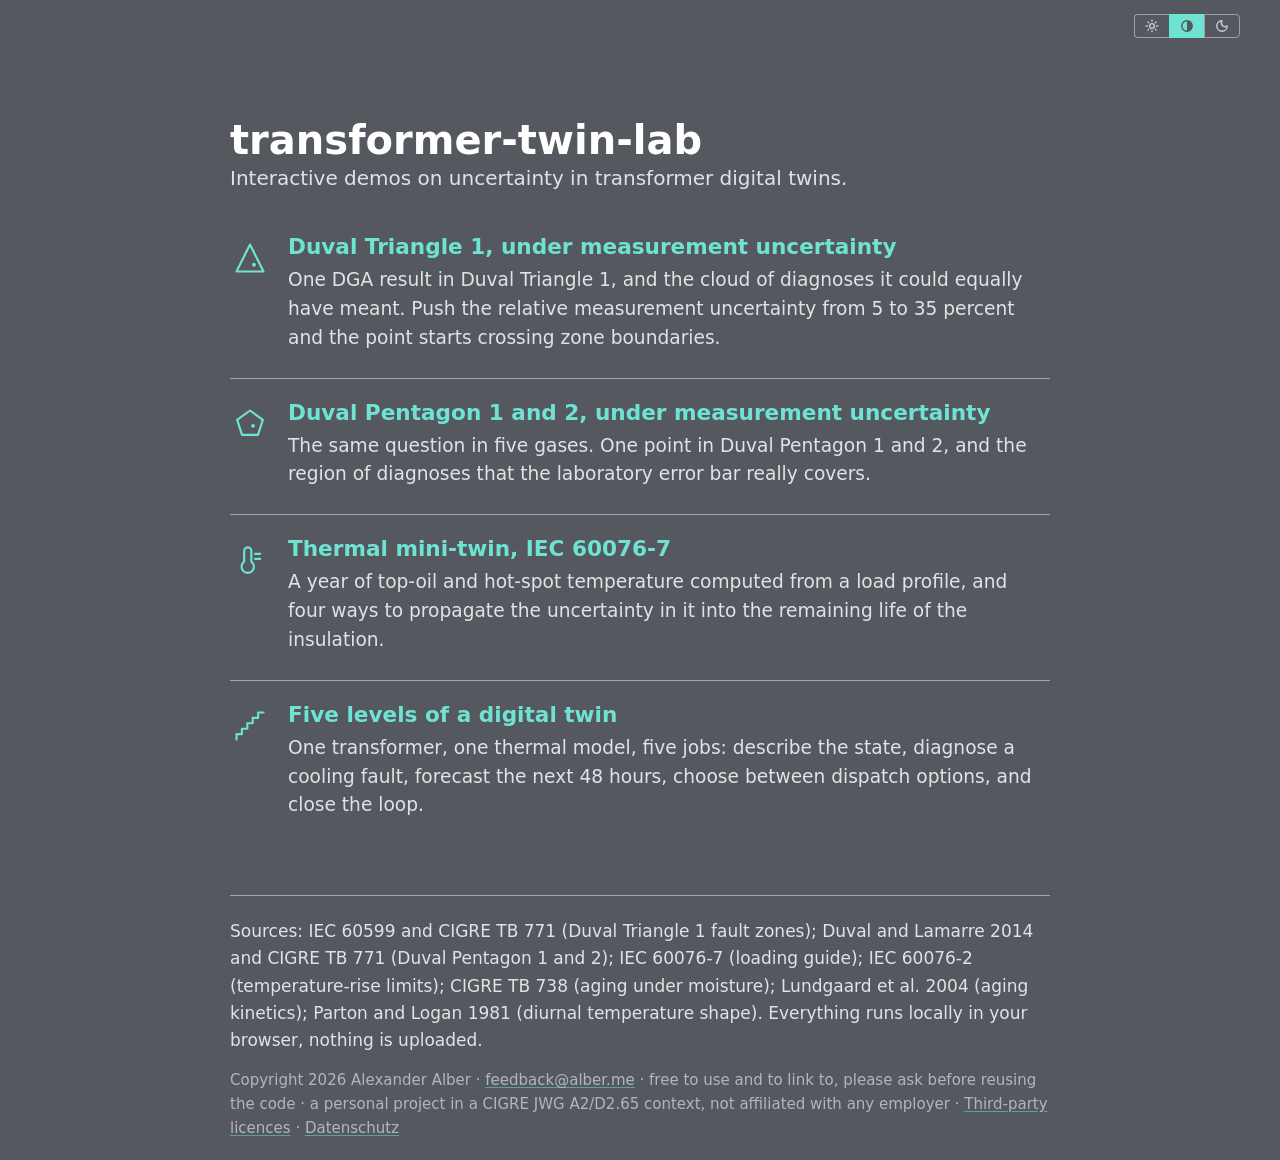
==== docs/index.html @ 3533fcb7 "index: link the privacy notice The demos are served from alber.me, which carries a privacy notice th" ====
<!doctype html>
<html lang="en" data-theme="dark" data-skin="grey" data-theme-live>
<head>
  <meta charset="utf-8">
  <script>(function(){var d='grey',P={light:'light',dark:'dark',grey:'dark'},k=function(v){return typeof P[v]=='string'},e=document.documentElement,t=new URLSearchParams(location.search).get('theme');if(k(t)){try{localStorage.setItem('theme',t)}catch(x){}}else{try{t=localStorage.getItem('theme')}catch(x){}}if(!k(t))t=d;e.dataset.skin=t;e.dataset.theme=P[t];e.dataset.themeDefault=d;e.style.colorScheme=P[t];})();</script>
  <meta name="viewport" content="width=device-width, initial-scale=1">
  <title>transformer-twin-lab</title>
  <meta name="description" content="Interactive demos on uncertainty in transformer digital twins.">
  <link rel="stylesheet" href="assets/css/pico.min.css">
  <link rel="stylesheet" href="assets/css/app.css">
  <!-- Favicon: the bare triangle on a transparent ground, no plate behind it.
       A single fixed stroke colour would vanish against one of the two tab
       bars, so the SVG carries its own prefers-color-scheme rule: dark ink on
       a light tab bar, white on a dark one. Same mark on all three pages. -->
  <link rel="icon" type="image/svg+xml" href="data:image/svg+xml,%3Csvg%20xmlns='http://www.w3.org/2000/svg'%20viewBox='0%200%2032%2032'%3E%3Cstyle%3Epath%7Bstroke:%231b1e23%7D@media(prefers-color-scheme:dark)%7Bpath%7Bstroke:%23fff%7D%7D%3C/style%3E%3Cpath%20d='M16%205%2028%2027H4Z'%20fill='none'%20stroke-width='2.5'%20stroke-linejoin='round'/%3E%3C/svg%3E">
  <!-- Landing-page-only styles: the link list below is not shared with the
       demo pages, so it lives here instead of in app.css. Palette variables
       (--tool-border, --tool-label, --tool-note) come from app.css and follow
       whichever of the three skins is active. -->
  <style>
    .tw-linklist {
      list-style: none;
      margin: 1.8rem 0 0;
      padding: 0;
    }
    .tw-linklist li {
      display: flex;
      align-items: flex-start;
      gap: 20px;
      padding: 20px 2px;
      border-top: 1px solid color-mix(in srgb, var(--tool-border) 45%, transparent);
    }
    .tw-linklist li:first-child {
      border-top: none;
      padding-top: 4px;
    }
    .tw-linklist li:last-child {
      padding-bottom: 4px;
    }
    .tw-link-icon {
      flex: 0 0 auto;
      width: 36px;
      height: 36px;
      margin-top: 7px;
      color: var(--pico-primary);
    }
    .tw-link-title {
      margin: 0;
      font-size: 1.08rem;
      font-weight: 600;
      line-height: 1.3;
    }
    .tw-link-title a {
      text-decoration: none;
    }
    .tw-link-title a:hover,
    .tw-link-title a:focus {
      text-decoration: underline;
    }
    .tw-link-desc {
      margin: 5px 0 0;
      color: var(--tool-label);
      font-size: 0.93rem;
      line-height: 1.55;
    }
    .tw-foot-sources {
      margin: 0 0 14px;
      padding-top: 22px;
      border-top: 1px solid color-mix(in srgb, var(--tool-border) 45%, transparent);
      color: var(--tool-label);
      font-size: 0.85rem;
      line-height: 1.6;
    }
    .tw-foot-fine {
      margin: 0;
      color: var(--tool-faint);
      font-size: 0.75rem;
      line-height: 1.6;
    }
    .tw-foot-fine a {
      color: inherit;
    }
  </style>
</head>
<body>
  <header class="container tw-head">
    <div class="theme-switcher">
      <button class="lang-seg theme-seg" data-theme-set="light" aria-label="Light theme" title="Light"></button><button class="lang-seg theme-seg" data-theme-set="grey" aria-label="Grey theme" title="Grey"></button><button class="lang-seg theme-seg" data-theme-set="dark" aria-label="Dark theme" title="Dark"></button>
    </div>
  </header>
  <script src="assets/js/theme.js"></script>

  <main class="container" style="max-width:820px">
    <hgroup style="margin-top:2rem">
      <h1>transformer-twin-lab</h1>
      <p style="color:var(--tool-label)">Interactive demos on uncertainty in transformer digital twins.</p>
    </hgroup>
    <ul class="tw-linklist">
      <li>
        <svg class="tw-link-icon" viewBox="0 0 32 32" fill="none" stroke="currentColor" stroke-width="1.9" stroke-linejoin="round" stroke-linecap="round" aria-hidden="true">
          <path d="M16 4 28 28H4Z"/>
          <circle cx="19.5" cy="22" r="1.7" fill="currentColor" stroke="none"/>
        </svg>
        <div>
          <p class="tw-link-title"><a href="duval.html">Duval Triangle 1, under measurement uncertainty</a></p>
          <p class="tw-link-desc">One DGA result in Duval Triangle 1, and the cloud of diagnoses it could equally have meant. Push the relative measurement uncertainty from 5 to 35 percent and the point starts crossing zone boundaries.</p>
        </div>
      </li>
      <li>
        <svg class="tw-link-icon" viewBox="0 0 32 32" fill="none" stroke="currentColor" stroke-width="1.9" stroke-linejoin="round" stroke-linecap="round" aria-hidden="true">
          <polygon points="16,4 27.4,12.3 23.1,25.7 8.9,25.7 4.6,12.3"/>
          <circle cx="18.7" cy="17.6" r="1.7" fill="currentColor" stroke="none"/>
        </svg>
        <div>
          <p class="tw-link-title"><a href="pentagon.html">Duval Pentagon 1 and 2, under measurement uncertainty</a></p>
          <p class="tw-link-desc">The same question in five gases. One point in Duval Pentagon 1 and 2, and the region of diagnoses that the laboratory error bar really covers.</p>
        </div>
      </li>
      <li>
        <svg class="tw-link-icon" viewBox="0 0 32 32" fill="none" stroke="currentColor" stroke-width="1.9" stroke-linejoin="round" stroke-linecap="round" aria-hidden="true">
          <!-- Stem and bulb are one outline, not a rectangle laid over a circle:
               drawn as two shapes their strokes cross inside the bulb and the
               thermometer reads as a capsule stuck on a ball. The bulb arc runs
               the long way round from where the stem sides meet the circle. -->
          <path d="M10.8 17.53A5.5 5.5 0 1 0 17.2 17.53V8A3.2 3.2 0 0 0 10.8 8Z"/>
          <line x1="20.5" y1="10.5" x2="25" y2="10.5"/>
          <line x1="20.5" y1="15" x2="25" y2="15"/>
        </svg>
        <div>
          <p class="tw-link-title"><a href="thermal.html">Thermal mini-twin, IEC 60076-7</a></p>
          <p class="tw-link-desc">A year of top-oil and hot-spot temperature computed from a load profile, and four ways to propagate the uncertainty in it into the remaining life of the insulation.</p>
        </div>
      </li>
      <li>
        <svg class="tw-link-icon" viewBox="0 0 32 32" fill="none" stroke="currentColor" stroke-width="1.9" stroke-linejoin="round" stroke-linecap="round" aria-hidden="true">
          <polyline points="4,28 4,23.2 8.8,23.2 8.8,18.4 13.6,18.4 13.6,13.6 18.4,13.6 18.4,8.8 23.2,8.8 23.2,4 28,4"/>
        </svg>
        <div>
          <p class="tw-link-title"><a href="levels.html">Five levels of a digital twin</a></p>
          <p class="tw-link-desc">One transformer, one thermal model, five jobs: describe the state, diagnose a cooling fault, forecast the next 48 hours, choose between dispatch options, and close the loop.</p>
        </div>
      </li>
    </ul>
  </main>
  <footer class="container tw-foot" style="max-width:820px">
    <p class="tw-foot-sources">
      Sources: IEC 60599 and CIGRE TB 771 (Duval Triangle 1 fault zones); Duval and Lamarre 2014
      and CIGRE TB 771 (Duval Pentagon 1 and 2); IEC 60076-7 (loading guide);
      IEC 60076-2 (temperature-rise limits); CIGRE TB 738 (aging under moisture); Lundgaard et al. 2004
      (aging kinetics); Parton and Logan 1981 (diurnal temperature shape).
      Everything runs locally in your browser, nothing is uploaded.
    </p>
    <p class="tw-foot-fine">
      Copyright 2026 Alexander Alber · <a href="mailto:feedback@alber.me">feedback@alber.me</a> ·
      free to use and to link to, please ask before reusing the code ·
      a personal project in a CIGRE JWG A2/D2.65 context, not affiliated with any employer ·
      <a href="assets/THIRD-PARTY.md">Third-party licences</a> ·
      <!-- Written out in full rather than as /datenschutz.html: the pages have to
           work from file:// as well, where a root-relative path points at the
           filesystem. A link makes no request until it is followed, so this does
           not break the offline rule. -->
      <a href="https://alber.me/datenschutz.html">Datenschutz</a>
    </p>
  </footer>
</body>
</html>
---- docs/assets/css/pico.min.css ----
@charset "UTF-8";/*!
 * Pico CSS ✨ v2.1.1 (https://picocss.com)
 * Copyright 2019-2025 - Licensed under MIT
 */:host,:root{--pico-font-family-emoji:"Apple Color Emoji","Segoe UI Emoji","Segoe UI Symbol","Noto Color Emoji";--pico-font-family-sans-serif:system-ui,"Segoe UI",Roboto,Oxygen,Ubuntu,Cantarell,Helvetica,Arial,"Helvetica Neue",sans-serif,var(--pico-font-family-emoji);--pico-font-family-monospace:ui-monospace,SFMono-Regular,"SF Mono",Menlo,Consolas,"Liberation Mono",monospace,var(--pico-font-family-emoji);--pico-font-family:var(--pico-font-family-sans-serif);--pico-line-height:1.5;--pico-font-weight:400;--pico-font-size:100%;--pico-text-underline-offset:0.1rem;--pico-border-radius:0.25rem;--pico-border-width:0.0625rem;--pico-outline-width:0.125rem;--pico-transition:0.2s ease-in-out;--pico-spacing:1rem;--pico-typography-spacing-vertical:1rem;--pico-block-spacing-vertical:var(--pico-spacing);--pico-block-spacing-horizontal:var(--pico-spacing);--pico-grid-column-gap:var(--pico-spacing);--pico-grid-row-gap:var(--pico-spacing);--pico-form-element-spacing-vertical:0.75rem;--pico-form-element-spacing-horizontal:1rem;--pico-group-box-shadow:0 0 0 rgba(0, 0, 0, 0);--pico-group-box-shadow-focus-with-button:0 0 0 var(--pico-outline-width) var(--pico-primary-focus);--pico-group-box-shadow-focus-with-input:0 0 0 0.0625rem var(--pico-form-element-border-color);--pico-modal-overlay-backdrop-filter:blur(0.375rem);--pico-nav-element-spacing-vertical:1rem;--pico-nav-element-spacing-horizontal:0.5rem;--pico-nav-link-spacing-vertical:0.5rem;--pico-nav-link-spacing-horizontal:0.5rem;--pico-nav-breadcrumb-divider:">";--pico-icon-checkbox:url("data:image/svg+xml,%3Csvg xmlns='http://www.w3.org/2000/svg' width='24' height='24' viewBox='0 0 24 24' fill='none' stroke='rgb(255, 255, 255)' stroke-width='4' stroke-linecap='round' stroke-linejoin='round'%3E%3Cpolyline points='20 6 9 17 4 12'%3E%3C/polyline%3E%3C/svg%3E");--pico-icon-minus:url("data:image/svg+xml,%3Csvg xmlns='http://www.w3.org/2000/svg' width='24' height='24' viewBox='0 0 24 24' fill='none' stroke='rgb(255, 255, 255)' stroke-width='4' stroke-linecap='round' stroke-linejoin='round'%3E%3Cline x1='5' y1='12' x2='19' y2='12'%3E%3C/line%3E%3C/svg%3E");--pico-icon-chevron:url("data:image/svg+xml,%3Csvg xmlns='http://www.w3.org/2000/svg' width='24' height='24' viewBox='0 0 24 24' fill='none' stroke='rgb(136, 145, 164)' stroke-width='2' stroke-linecap='round' stroke-linejoin='round'%3E%3Cpolyline points='6 9 12 15 18 9'%3E%3C/polyline%3E%3C/svg%3E");--pico-icon-date:url("data:image/svg+xml,%3Csvg xmlns='http://www.w3.org/2000/svg' width='24' height='24' viewBox='0 0 24 24' fill='none' stroke='rgb(136, 145, 164)' stroke-width='2' stroke-linecap='round' stroke-linejoin='round'%3E%3Crect x='3' y='4' width='18' height='18' rx='2' ry='2'%3E%3C/rect%3E%3Cline x1='16' y1='2' x2='16' y2='6'%3E%3C/line%3E%3Cline x1='8' y1='2' x2='8' y2='6'%3E%3C/line%3E%3Cline x1='3' y1='10' x2='21' y2='10'%3E%3C/line%3E%3C/svg%3E");--pico-icon-time:url("data:image/svg+xml,%3Csvg xmlns='http://www.w3.org/2000/svg' width='24' height='24' viewBox='0 0 24 24' fill='none' stroke='rgb(136, 145, 164)' stroke-width='2' stroke-linecap='round' stroke-linejoin='round'%3E%3Ccircle cx='12' cy='12' r='10'%3E%3C/circle%3E%3Cpolyline points='12 6 12 12 16 14'%3E%3C/polyline%3E%3C/svg%3E");--pico-icon-search:url("data:image/svg+xml,%3Csvg xmlns='http://www.w3.org/2000/svg' width='24' height='24' viewBox='0 0 24 24' fill='none' stroke='rgb(136, 145, 164)' stroke-width='1.5' stroke-linecap='round' stroke-linejoin='round'%3E%3Ccircle cx='11' cy='11' r='8'%3E%3C/circle%3E%3Cline x1='21' y1='21' x2='16.65' y2='16.65'%3E%3C/line%3E%3C/svg%3E");--pico-icon-close:url("data:image/svg+xml,%3Csvg xmlns='http://www.w3.org/2000/svg' width='24' height='24' viewBox='0 0 24 24' fill='none' stroke='rgb(136, 145, 164)' stroke-width='3' stroke-linecap='round' stroke-linejoin='round'%3E%3Cline x1='18' y1='6' x2='6' y2='18'%3E%3C/line%3E%3Cline x1='6' y1='6' x2='18' y2='18'%3E%3C/line%3E%3C/svg%3E");--pico-icon-loading:url("data:image/svg+xml,%3Csvg fill='none' height='24' width='24' viewBox='0 0 24 24' xmlns='http://www.w3.org/2000/svg' %3E%3Cstyle%3E g %7B animation: rotate 2s linear infinite; transform-origin: center center; %7D circle %7B stroke-dasharray: 75,100; stroke-dashoffset: -5; animation: dash 1.5s ease-in-out infinite; stroke-linecap: round; %7D @keyframes rotate %7B 0%25 %7B transform: rotate(0deg); %7D 100%25 %7B transform: rotate(360deg); %7D %7D @keyframes dash %7B 0%25 %7B stroke-dasharray: 1,100; stroke-dashoffset: 0; %7D 50%25 %7B stroke-dasharray: 44.5,100; stroke-dashoffset: -17.5; %7D 100%25 %7B stroke-dasharray: 44.5,100; stroke-dashoffset: -62; %7D %7D %3C/style%3E%3Cg%3E%3Ccircle cx='12' cy='12' r='10' fill='none' stroke='rgb(136, 145, 164)' stroke-width='4' /%3E%3C/g%3E%3C/svg%3E")}@media (min-width:576px){:host,:root{--pico-font-size:106.25%}}@media (min-width:768px){:host,:root{--pico-font-size:112.5%}}@media (min-width:1024px){:host,:root{--pico-font-size:118.75%}}@media (min-width:1280px){:host,:root{--pico-font-size:125%}}@media (min-width:1536px){:host,:root{--pico-font-size:131.25%}}a{--pico-text-decoration:underline}a.contrast,a.secondary{--pico-text-decoration:underline}small{--pico-font-size:0.875em}h1,h2,h3,h4,h5,h6{--pico-font-weight:700}h1{--pico-font-size:2rem;--pico-line-height:1.125;--pico-typography-spacing-top:3rem}h2{--pico-font-size:1.75rem;--pico-line-height:1.15;--pico-typography-spacing-top:2.625rem}h3{--pico-font-size:1.5rem;--pico-line-height:1.175;--pico-typography-spacing-top:2.25rem}h4{--pico-font-size:1.25rem;--pico-line-height:1.2;--pico-typography-spacing-top:1.874rem}h5{--pico-font-size:1.125rem;--pico-line-height:1.225;--pico-typography-spacing-top:1.6875rem}h6{--pico-font-size:1rem;--pico-line-height:1.25;--pico-typography-spacing-top:1.5rem}tfoot td,tfoot th,thead td,thead th{--pico-font-weight:600;--pico-border-width:0.1875rem}code,kbd,pre,samp{--pico-font-family:var(--pico-font-family-monospace)}kbd{--pico-font-weight:bolder}:where(select,textarea),input:not([type=submit],[type=button],[type=reset],[type=checkbox],[type=radio],[type=file]){--pico-outline-width:0.0625rem}[type=search]{--pico-border-radius:5rem}[type=checkbox],[type=radio]{--pico-border-width:0.125rem}[type=checkbox][role=switch]{--pico-border-width:0.1875rem}details.dropdown summary:not([role=button]){--pico-outline-width:0.0625rem}nav details.dropdown summary:focus-visible{--pico-outline-width:0.125rem}[role=search]{--pico-border-radius:5rem}[role=group]:has(button.secondary:focus,[type=submit].secondary:focus,[type=button].secondary:focus,[role=button].secondary:focus),[role=search]:has(button.secondary:focus,[type=submit].secondary:focus,[type=button].secondary:focus,[role=button].secondary:focus){--pico-group-box-shadow-focus-with-button:0 0 0 var(--pico-outline-width) var(--pico-secondary-focus)}[role=group]:has(button.contrast:focus,[type=submit].contrast:focus,[type=button].contrast:focus,[role=button].contrast:focus),[role=search]:has(button.contrast:focus,[type=submit].contrast:focus,[type=button].contrast:focus,[role=button].contrast:focus){--pico-group-box-shadow-focus-with-button:0 0 0 var(--pico-outline-width) var(--pico-contrast-focus)}[role=group] [role=button],[role=group] [type=button],[role=group] [type=submit],[role=group] button,[role=search] [role=button],[role=search] [type=button],[role=search] [type=submit],[role=search] button{--pico-form-element-spacing-horizontal:2rem}details summary[role=button]:not(.outline)::after{filter:brightness(0) invert(1)}[aria-busy=true]:not(input,select,textarea):is(button,[type=submit],[type=button],[type=reset],[role=button]):not(.outline)::before{filter:brightness(0) invert(1)}:host(:not([data-theme=dark])),:root:not([data-theme=dark]),[data-theme=light]{color-scheme:light;--pico-background-color:#fff;--pico-color:#373c44;--pico-text-selection-color:rgba(2, 154, 232, 0.25);--pico-muted-color:#646b79;--pico-muted-border-color:rgb(231, 234, 239.5);--pico-primary:#0172ad;--pico-primary-background:#0172ad;--pico-primary-border:var(--pico-primary-background);--pico-primary-underline:rgba(1, 114, 173, 0.5);--pico-primary-hover:#015887;--pico-primary-hover-background:#02659a;--pico-primary-hover-border:var(--pico-primary-hover-background);--pico-primary-hover-underline:var(--pico-primary-hover);--pico-primary-focus:rgba(2, 154, 232, 0.5);--pico-primary-inverse:#fff;--pico-secondary:#5d6b89;--pico-secondary-background:#525f7a;--pico-secondary-border:var(--pico-secondary-background);--pico-secondary-underline:rgba(93, 107, 137, 0.5);--pico-secondary-hover:#48536b;--pico-secondary-hover-background:#48536b;--pico-secondary-hover-border:var(--pico-secondary-hover-background);--pico-secondary-hover-underline:var(--pico-secondary-hover);--pico-secondary-focus:rgba(93, 107, 137, 0.25);--pico-secondary-inverse:#fff;--pico-contrast:#181c25;--pico-contrast-background:#181c25;--pico-contrast-border:var(--pico-contrast-background);--pico-contrast-underline:rgba(24, 28, 37, 0.5);--pico-contrast-hover:#000;--pico-contrast-hover-background:#000;--pico-contrast-hover-border:var(--pico-contrast-hover-background);--pico-contrast-hover-underline:var(--pico-secondary-hover);--pico-contrast-focus:rgba(93, 107, 137, 0.25);--pico-contrast-inverse:#fff;--pico-box-shadow:0.0145rem 0.029rem 0.174rem rgba(129, 145, 181, 0.01698),0.0335rem 0.067rem 0.402rem rgba(129, 145, 181, 0.024),0.0625rem 0.125rem 0.75rem rgba(129, 145, 181, 0.03),0.1125rem 0.225rem 1.35rem rgba(129, 145, 181, 0.036),0.2085rem 0.417rem 2.502rem rgba(129, 145, 181, 0.04302),0.5rem 1rem 6rem rgba(129, 145, 181, 0.06),0 0 0 0.0625rem rgba(129, 145, 181, 0.015);--pico-h1-color:#2d3138;--pico-h2-color:#373c44;--pico-h3-color:#424751;--pico-h4-color:#4d535e;--pico-h5-color:#5c6370;--pico-h6-color:#646b79;--pico-mark-background-color:rgb(252.5, 230.5, 191.5);--pico-mark-color:#0f1114;--pico-ins-color:rgb(28.5, 105.5, 84);--pico-del-color:rgb(136, 56.5, 53);--pico-blockquote-border-color:var(--pico-muted-border-color);--pico-blockquote-footer-color:var(--pico-muted-color);--pico-button-box-shadow:0 0 0 rgba(0, 0, 0, 0);--pico-button-hover-box-shadow:0 0 0 rgba(0, 0, 0, 0);--pico-table-border-color:var(--pico-muted-border-color);--pico-table-row-stripped-background-color:rgba(111, 120, 135, 0.0375);--pico-code-background-color:rgb(243, 244.5, 246.75);--pico-code-color:#646b79;--pico-code-kbd-background-color:var(--pico-color);--pico-code-kbd-color:var(--pico-background-color);--pico-form-element-background-color:rgb(251, 251.5, 252.25);--pico-form-element-selected-background-color:#dfe3eb;--pico-form-element-border-color:#cfd5e2;--pico-form-element-color:#23262c;--pico-form-element-placeholder-color:var(--pico-muted-color);--pico-form-element-active-background-color:#fff;--pico-form-element-active-border-color:var(--pico-primary-border);--pico-form-element-focus-color:var(--pico-primary-border);--pico-form-element-disabled-opacity:0.5;--pico-form-element-invalid-border-color:rgb(183.5, 105.5, 106.5);--pico-form-element-invalid-active-border-color:rgb(200.25, 79.25, 72.25);--pico-form-element-invalid-focus-color:var(--pico-form-element-invalid-active-border-color);--pico-form-element-valid-border-color:rgb(76, 154.5, 137.5);--pico-form-element-valid-active-border-color:rgb(39, 152.75, 118.75);--pico-form-element-valid-focus-color:var(--pico-form-element-valid-active-border-color);--pico-switch-background-color:#bfc7d9;--pico-switch-checked-background-color:var(--pico-primary-background);--pico-switch-color:#fff;--pico-switch-thumb-box-shadow:0 0 0 rgba(0, 0, 0, 0);--pico-range-border-color:#dfe3eb;--pico-range-active-border-color:#bfc7d9;--pico-range-thumb-border-color:var(--pico-background-color);--pico-range-thumb-color:var(--pico-secondary-background);--pico-range-thumb-active-color:var(--pico-primary-background);--pico-accordion-border-color:var(--pico-muted-border-color);--pico-accordion-active-summary-color:var(--pico-primary-hover);--pico-accordion-close-summary-color:var(--pico-color);--pico-accordion-open-summary-color:var(--pico-muted-color);--pico-card-background-color:var(--pico-background-color);--pico-card-border-color:var(--pico-muted-border-color);--pico-card-box-shadow:var(--pico-box-shadow);--pico-card-sectioning-background-color:rgb(251, 251.5, 252.25);--pico-dropdown-background-color:#fff;--pico-dropdown-border-color:#eff1f4;--pico-dropdown-box-shadow:var(--pico-box-shadow);--pico-dropdown-color:var(--pico-color);--pico-dropdown-hover-background-color:#eff1f4;--pico-loading-spinner-opacity:0.5;--pico-modal-overlay-background-color:rgba(232, 234, 237, 0.75);--pico-progress-background-color:#dfe3eb;--pico-progress-color:var(--pico-primary-background);--pico-tooltip-background-color:var(--pico-contrast-background);--pico-tooltip-color:var(--pico-contrast-inverse);--pico-icon-valid:url("data:image/svg+xml,%3Csvg xmlns='http://www.w3.org/2000/svg' width='24' height='24' viewBox='0 0 24 24' fill='none' stroke='rgb(76, 154.5, 137.5)' stroke-width='2' stroke-linecap='round' stroke-linejoin='round'%3E%3Cpolyline points='20 6 9 17 4 12'%3E%3C/polyline%3E%3C/svg%3E");--pico-icon-invalid:url("data:image/svg+xml,%3Csvg xmlns='http://www.w3.org/2000/svg' width='24' height='24' viewBox='0 0 24 24' fill='none' stroke='rgb(200.25, 79.25, 72.25)' stroke-width='2' stroke-linecap='round' stroke-linejoin='round'%3E%3Ccircle cx='12' cy='12' r='10'%3E%3C/circle%3E%3Cline x1='12' y1='8' x2='12' y2='12'%3E%3C/line%3E%3Cline x1='12' y1='16' x2='12.01' y2='16'%3E%3C/line%3E%3C/svg%3E")}:host(:not([data-theme=dark])) input:is([type=submit],[type=button],[type=reset],[type=checkbox],[type=radio],[type=file]),:root:not([data-theme=dark]) input:is([type=submit],[type=button],[type=reset],[type=checkbox],[type=radio],[type=file]),[data-theme=light] input:is([type=submit],[type=button],[type=reset],[type=checkbox],[type=radio],[type=file]){--pico-form-element-focus-color:var(--pico-primary-focus)}@media only screen and (prefers-color-scheme:dark){:host(:not([data-theme])),:root:not([data-theme]){color-scheme:dark;--pico-background-color:rgb(19, 22.5, 30.5);--pico-color:#c2c7d0;--pico-text-selection-color:rgba(1, 170, 255, 0.1875);--pico-muted-color:#7b8495;--pico-muted-border-color:#202632;--pico-primary:#01aaff;--pico-primary-background:#0172ad;--pico-primary-border:var(--pico-primary-background);--pico-primary-underline:rgba(1, 170, 255, 0.5);--pico-primary-hover:#79c0ff;--pico-primary-hover-background:#017fc0;--pico-primary-hover-border:var(--pico-primary-hover-background);--pico-primary-hover-underline:var(--pico-primary-hover);--pico-primary-focus:rgba(1, 170, 255, 0.375);--pico-primary-inverse:#fff;--pico-secondary:#969eaf;--pico-secondary-background:#525f7a;--pico-secondary-border:var(--pico-secondary-background);--pico-secondary-underline:rgba(150, 158, 175, 0.5);--pico-secondary-hover:#b3b9c5;--pico-secondary-hover-background:#5d6b89;--pico-secondary-hover-border:var(--pico-secondary-hover-background);--pico-secondary-hover-underline:var(--pico-secondary-hover);--pico-secondary-focus:rgba(144, 158, 190, 0.25);--pico-secondary-inverse:#fff;--pico-contrast:#dfe3eb;--pico-contrast-background:#eff1f4;--pico-contrast-border:var(--pico-contrast-background);--pico-contrast-underline:rgba(223, 227, 235, 0.5);--pico-contrast-hover:#fff;--pico-contrast-hover-background:#fff;--pico-contrast-hover-border:var(--pico-contrast-hover-background);--pico-contrast-hover-underline:var(--pico-contrast-hover);--pico-contrast-focus:rgba(207, 213, 226, 0.25);--pico-contrast-inverse:#000;--pico-box-shadow:0.0145rem 0.029rem 0.174rem rgba(7, 8.5, 12, 0.01698),0.0335rem 0.067rem 0.402rem rgba(7, 8.5, 12, 0.024),0.0625rem 0.125rem 0.75rem rgba(7, 8.5, 12, 0.03),0.1125rem 0.225rem 1.35rem rgba(7, 8.5, 12, 0.036),0.2085rem 0.417rem 2.502rem rgba(7, 8.5, 12, 0.04302),0.5rem 1rem 6rem rgba(7, 8.5, 12, 0.06),0 0 0 0.0625rem rgba(7, 8.5, 12, 0.015);--pico-h1-color:#f0f1f3;--pico-h2-color:#e0e3e7;--pico-h3-color:#c2c7d0;--pico-h4-color:#b3b9c5;--pico-h5-color:#a4acba;--pico-h6-color:#8891a4;--pico-mark-background-color:#014063;--pico-mark-color:#fff;--pico-ins-color:#62af9a;--pico-del-color:rgb(205.5, 126, 123);--pico-blockquote-border-color:var(--pico-muted-border-color);--pico-blockquote-footer-color:var(--pico-muted-color);--pico-button-box-shadow:0 0 0 rgba(0, 0, 0, 0);--pico-button-hover-box-shadow:0 0 0 rgba(0, 0, 0, 0);--pico-table-border-color:var(--pico-muted-border-color);--pico-table-row-stripped-background-color:rgba(111, 120, 135, 0.0375);--pico-code-background-color:rgb(26, 30.5, 40.25);--pico-code-color:#8891a4;--pico-code-kbd-background-color:var(--pico-color);--pico-code-kbd-color:var(--pico-background-color);--pico-form-element-background-color:rgb(28, 33, 43.5);--pico-form-element-selected-background-color:#2a3140;--pico-form-element-border-color:#2a3140;--pico-form-element-color:#e0e3e7;--pico-form-element-placeholder-color:#8891a4;--pico-form-element-active-background-color:rgb(26, 30.5, 40.25);--pico-form-element-active-border-color:var(--pico-primary-border);--pico-form-element-focus-color:var(--pico-primary-border);--pico-form-element-disabled-opacity:0.5;--pico-form-element-invalid-border-color:rgb(149.5, 74, 80);--pico-form-element-invalid-active-border-color:rgb(183.25, 63.5, 59);--pico-form-element-invalid-focus-color:var(--pico-form-element-invalid-active-border-color);--pico-form-element-valid-border-color:#2a7b6f;--pico-form-element-valid-active-border-color:rgb(22, 137, 105.5);--pico-form-element-valid-focus-color:var(--pico-form-element-valid-active-border-color);--pico-switch-background-color:#333c4e;--pico-switch-checked-background-color:var(--pico-primary-background);--pico-switch-color:#fff;--pico-switch-thumb-box-shadow:0 0 0 rgba(0, 0, 0, 0);--pico-range-border-color:#202632;--pico-range-active-border-color:#2a3140;--pico-range-thumb-border-color:var(--pico-background-color);--pico-range-thumb-color:var(--pico-secondary-background);--pico-range-thumb-active-color:var(--pico-primary-background);--pico-accordion-border-color:var(--pico-muted-border-color);--pico-accordion-active-summary-color:var(--pico-primary-hover);--pico-accordion-close-summary-color:var(--pico-color);--pico-accordion-open-summary-color:var(--pico-muted-color);--pico-card-background-color:#181c25;--pico-card-border-color:var(--pico-card-background-color);--pico-card-box-shadow:var(--pico-box-shadow);--pico-card-sectioning-background-color:rgb(26, 30.5, 40.25);--pico-dropdown-background-color:#181c25;--pico-dropdown-border-color:#202632;--pico-dropdown-box-shadow:var(--pico-box-shadow);--pico-dropdown-color:var(--pico-color);--pico-dropdown-hover-background-color:#202632;--pico-loading-spinner-opacity:0.5;--pico-modal-overlay-background-color:rgba(7.5, 8.5, 10, 0.75);--pico-progress-background-color:#202632;--pico-progress-color:var(--pico-primary-background);--pico-tooltip-background-color:var(--pico-contrast-background);--pico-tooltip-color:var(--pico-contrast-inverse);--pico-icon-valid:url("data:image/svg+xml,%3Csvg xmlns='http://www.w3.org/2000/svg' width='24' height='24' viewBox='0 0 24 24' fill='none' stroke='rgb(42, 123, 111)' stroke-width='2' stroke-linecap='round' stroke-linejoin='round'%3E%3Cpolyline points='20 6 9 17 4 12'%3E%3C/polyline%3E%3C/svg%3E");--pico-icon-invalid:url("data:image/svg+xml,%3Csvg xmlns='http://www.w3.org/2000/svg' width='24' height='24' viewBox='0 0 24 24' fill='none' stroke='rgb(149.5, 74, 80)' stroke-width='2' stroke-linecap='round' stroke-linejoin='round'%3E%3Ccircle cx='12' cy='12' r='10'%3E%3C/circle%3E%3Cline x1='12' y1='8' x2='12' y2='12'%3E%3C/line%3E%3Cline x1='12' y1='16' x2='12.01' y2='16'%3E%3C/line%3E%3C/svg%3E")}:host(:not([data-theme])) input:is([type=submit],[type=button],[type=reset],[type=checkbox],[type=radio],[type=file]),:root:not([data-theme]) input:is([type=submit],[type=button],[type=reset],[type=checkbox],[type=radio],[type=file]){--pico-form-element-focus-color:var(--pico-primary-focus)}:host(:not([data-theme])) details summary[role=button].contrast:not(.outline)::after,:root:not([data-theme]) details summary[role=button].contrast:not(.outline)::after{filter:brightness(0)}:host(:not([data-theme])) [aria-busy=true]:not(input,select,textarea).contrast:is(button,[type=submit],[type=button],[type=reset],[role=button]):not(.outline)::before,:root:not([data-theme]) [aria-busy=true]:not(input,select,textarea).contrast:is(button,[type=submit],[type=button],[type=reset],[role=button]):not(.outline)::before{filter:brightness(0)}}[data-theme=dark]{color-scheme:dark;--pico-background-color:rgb(19, 22.5, 30.5);--pico-color:#c2c7d0;--pico-text-selection-color:rgba(1, 170, 255, 0.1875);--pico-muted-color:#7b8495;--pico-muted-border-color:#202632;--pico-primary:#01aaff;--pico-primary-background:#0172ad;--pico-primary-border:var(--pico-primary-background);--pico-primary-underline:rgba(1, 170, 255, 0.5);--pico-primary-hover:#79c0ff;--pico-primary-hover-background:#017fc0;--pico-primary-hover-border:var(--pico-primary-hover-background);--pico-primary-hover-underline:var(--pico-primary-hover);--pico-primary-focus:rgba(1, 170, 255, 0.375);--pico-primary-inverse:#fff;--pico-secondary:#969eaf;--pico-secondary-background:#525f7a;--pico-secondary-border:var(--pico-secondary-background);--pico-secondary-underline:rgba(150, 158, 175, 0.5);--pico-secondary-hover:#b3b9c5;--pico-secondary-hover-background:#5d6b89;--pico-secondary-hover-border:var(--pico-secondary-hover-background);--pico-secondary-hover-underline:var(--pico-secondary-hover);--pico-secondary-focus:rgba(144, 158, 190, 0.25);--pico-secondary-inverse:#fff;--pico-contrast:#dfe3eb;--pico-contrast-background:#eff1f4;--pico-contrast-border:var(--pico-contrast-background);--pico-contrast-underline:rgba(223, 227, 235, 0.5);--pico-contrast-hover:#fff;--pico-contrast-hover-background:#fff;--pico-contrast-hover-border:var(--pico-contrast-hover-background);--pico-contrast-hover-underline:var(--pico-contrast-hover);--pico-contrast-focus:rgba(207, 213, 226, 0.25);--pico-contrast-inverse:#000;--pico-box-shadow:0.0145rem 0.029rem 0.174rem rgba(7, 8.5, 12, 0.01698),0.0335rem 0.067rem 0.402rem rgba(7, 8.5, 12, 0.024),0.0625rem 0.125rem 0.75rem rgba(7, 8.5, 12, 0.03),0.1125rem 0.225rem 1.35rem rgba(7, 8.5, 12, 0.036),0.2085rem 0.417rem 2.502rem rgba(7, 8.5, 12, 0.04302),0.5rem 1rem 6rem rgba(7, 8.5, 12, 0.06),0 0 0 0.0625rem rgba(7, 8.5, 12, 0.015);--pico-h1-color:#f0f1f3;--pico-h2-color:#e0e3e7;--pico-h3-color:#c2c7d0;--pico-h4-color:#b3b9c5;--pico-h5-color:#a4acba;--pico-h6-color:#8891a4;--pico-mark-background-color:#014063;--pico-mark-color:#fff;--pico-ins-color:#62af9a;--pico-del-color:rgb(205.5, 126, 123);--pico-blockquote-border-color:var(--pico-muted-border-color);--pico-blockquote-footer-color:var(--pico-muted-color);--pico-button-box-shadow:0 0 0 rgba(0, 0, 0, 0);--pico-button-hover-box-shadow:0 0 0 rgba(0, 0, 0, 0);--pico-table-border-color:var(--pico-muted-border-color);--pico-table-row-stripped-background-color:rgba(111, 120, 135, 0.0375);--pico-code-background-color:rgb(26, 30.5, 40.25);--pico-code-color:#8891a4;--pico-code-kbd-background-color:var(--pico-color);--pico-code-kbd-color:var(--pico-background-color);--pico-form-element-background-color:rgb(28, 33, 43.5);--pico-form-element-selected-background-color:#2a3140;--pico-form-element-border-color:#2a3140;--pico-form-element-color:#e0e3e7;--pico-form-element-placeholder-color:#8891a4;--pico-form-element-active-background-color:rgb(26, 30.5, 40.25);--pico-form-element-active-border-color:var(--pico-primary-border);--pico-form-element-focus-color:var(--pico-primary-border);--pico-form-element-disabled-opacity:0.5;--pico-form-element-invalid-border-color:rgb(149.5, 74, 80);--pico-form-element-invalid-active-border-color:rgb(183.25, 63.5, 59);--pico-form-element-invalid-focus-color:var(--pico-form-element-invalid-active-border-color);--pico-form-element-valid-border-color:#2a7b6f;--pico-form-element-valid-active-border-color:rgb(22, 137, 105.5);--pico-form-element-valid-focus-color:var(--pico-form-element-valid-active-border-color);--pico-switch-background-color:#333c4e;--pico-switch-checked-background-color:var(--pico-primary-background);--pico-switch-color:#fff;--pico-switch-thumb-box-shadow:0 0 0 rgba(0, 0, 0, 0);--pico-range-border-color:#202632;--pico-range-active-border-color:#2a3140;--pico-range-thumb-border-color:var(--pico-background-color);--pico-range-thumb-color:var(--pico-secondary-background);--pico-range-thumb-active-color:var(--pico-primary-background);--pico-accordion-border-color:var(--pico-muted-border-color);--pico-accordion-active-summary-color:var(--pico-primary-hover);--pico-accordion-close-summary-color:var(--pico-color);--pico-accordion-open-summary-color:var(--pico-muted-color);--pico-card-background-color:#181c25;--pico-card-border-color:var(--pico-card-background-color);--pico-card-box-shadow:var(--pico-box-shadow);--pico-card-sectioning-background-color:rgb(26, 30.5, 40.25);--pico-dropdown-background-color:#181c25;--pico-dropdown-border-color:#202632;--pico-dropdown-box-shadow:var(--pico-box-shadow);--pico-dropdown-color:var(--pico-color);--pico-dropdown-hover-background-color:#202632;--pico-loading-spinner-opacity:0.5;--pico-modal-overlay-background-color:rgba(7.5, 8.5, 10, 0.75);--pico-progress-background-color:#202632;--pico-progress-color:var(--pico-primary-background);--pico-tooltip-background-color:var(--pico-contrast-background);--pico-tooltip-color:var(--pico-contrast-inverse);--pico-icon-valid:url("data:image/svg+xml,%3Csvg xmlns='http://www.w3.org/2000/svg' width='24' height='24' viewBox='0 0 24 24' fill='none' stroke='rgb(42, 123, 111)' stroke-width='2' stroke-linecap='round' stroke-linejoin='round'%3E%3Cpolyline points='20 6 9 17 4 12'%3E%3C/polyline%3E%3C/svg%3E");--pico-icon-invalid:url("data:image/svg+xml,%3Csvg xmlns='http://www.w3.org/2000/svg' width='24' height='24' viewBox='0 0 24 24' fill='none' stroke='rgb(149.5, 74, 80)' stroke-width='2' stroke-linecap='round' stroke-linejoin='round'%3E%3Ccircle cx='12' cy='12' r='10'%3E%3C/circle%3E%3Cline x1='12' y1='8' x2='12' y2='12'%3E%3C/line%3E%3Cline x1='12' y1='16' x2='12.01' y2='16'%3E%3C/line%3E%3C/svg%3E")}[data-theme=dark] input:is([type=submit],[type=button],[type=reset],[type=checkbox],[type=radio],[type=file]){--pico-form-element-focus-color:var(--pico-primary-focus)}[data-theme=dark] details summary[role=button].contrast:not(.outline)::after{filter:brightness(0)}[data-theme=dark] [aria-busy=true]:not(input,select,textarea).contrast:is(button,[type=submit],[type=button],[type=reset],[role=button]):not(.outline)::before{filter:brightness(0)}[type=checkbox],[type=radio],[type=range],progress{accent-color:var(--pico-primary)}*,::after,::before{box-sizing:border-box;background-repeat:no-repeat}::after,::before{text-decoration:inherit;vertical-align:inherit}:where(:host),:where(:root){-webkit-tap-highlight-color:transparent;-webkit-text-size-adjust:100%;-moz-text-size-adjust:100%;text-size-adjust:100%;background-color:var(--pico-background-color);color:var(--pico-color);font-weight:var(--pico-font-weight);font-size:var(--pico-font-size);line-height:var(--pico-line-height);font-family:var(--pico-font-family);text-underline-offset:var(--pico-text-underline-offset);text-rendering:optimizeLegibility;overflow-wrap:break-word;-moz-tab-size:4;-o-tab-size:4;tab-size:4}body{width:100%;margin:0}main{display:block}body>footer,body>header,body>main{padding-block:var(--pico-block-spacing-vertical)}section{margin-bottom:var(--pico-block-spacing-vertical)}.container,.container-fluid{width:100%;margin-right:auto;margin-left:auto;padding-right:var(--pico-spacing);padding-left:var(--pico-spacing)}@media (min-width:576px){.container{max-width:510px;padding-right:0;padding-left:0}}@media (min-width:768px){.container{max-width:700px}}@media (min-width:1024px){.container{max-width:950px}}@media (min-width:1280px){.container{max-width:1200px}}@media (min-width:1536px){.container{max-width:1450px}}.grid{grid-column-gap:var(--pico-grid-column-gap);grid-row-gap:var(--pico-grid-row-gap);display:grid;grid-template-columns:1fr}@media (min-width:768px){.grid{grid-template-columns:repeat(auto-fit,minmax(0%,1fr))}}.grid>*{min-width:0}.overflow-auto{overflow:auto}b,strong{font-weight:bolder}sub,sup{position:relative;font-size:.75em;line-height:0;vertical-align:baseline}sub{bottom:-.25em}sup{top:-.5em}address,blockquote,dl,ol,p,pre,table,ul{margin-top:0;margin-bottom:var(--pico-typography-spacing-vertical);color:var(--pico-color);font-style:normal;font-weight:var(--pico-font-weight)}h1,h2,h3,h4,h5,h6{margin-top:0;margin-bottom:var(--pico-typography-spacing-vertical);color:var(--pico-color);font-weight:var(--pico-font-weight);font-size:var(--pico-font-size);line-height:var(--pico-line-height);font-family:var(--pico-font-family)}h1{--pico-color:var(--pico-h1-color)}h2{--pico-color:var(--pico-h2-color)}h3{--pico-color:var(--pico-h3-color)}h4{--pico-color:var(--pico-h4-color)}h5{--pico-color:var(--pico-h5-color)}h6{--pico-color:var(--pico-h6-color)}:where(article,address,blockquote,dl,figure,form,ol,p,pre,table,ul)~:is(h1,h2,h3,h4,h5,h6){margin-top:var(--pico-typography-spacing-top)}p{margin-bottom:var(--pico-typography-spacing-vertical)}hgroup{margin-bottom:var(--pico-typography-spacing-vertical)}hgroup>*{margin-top:0;margin-bottom:0}hgroup>:not(:first-child):last-child{--pico-color:var(--pico-muted-color);--pico-font-weight:unset;font-size:1rem}:where(ol,ul) li{margin-bottom:calc(var(--pico-typography-spacing-vertical) * .25)}:where(dl,ol,ul) :where(dl,ol,ul){margin:0;margin-top:calc(var(--pico-typography-spacing-vertical) * .25)}ul li{list-style:square}mark{padding:.125rem .25rem;background-color:var(--pico-mark-background-color);color:var(--pico-mark-color);vertical-align:baseline}blockquote{display:block;margin:var(--pico-typography-spacing-vertical) 0;padding:var(--pico-spacing);border-right:none;border-left:.25rem solid var(--pico-blockquote-border-color);border-inline-start:0.25rem solid var(--pico-blockquote-border-color);border-inline-end:none}blockquote footer{margin-top:calc(var(--pico-typography-spacing-vertical) * .5);color:var(--pico-blockquote-footer-color)}abbr[title]{border-bottom:1px dotted;text-decoration:none;cursor:help}ins{color:var(--pico-ins-color);text-decoration:none}del{color:var(--pico-del-color)}::-moz-selection{background-color:var(--pico-text-selection-color)}::selection{background-color:var(--pico-text-selection-color)}:where(a:not([role=button])),[role=link]{--pico-color:var(--pico-primary);--pico-background-color:transparent;--pico-underline:var(--pico-primary-underline);outline:0;background-color:var(--pico-background-color);color:var(--pico-color);-webkit-text-decoration:var(--pico-text-decoration);text-decoration:var(--pico-text-decoration);text-decoration-color:var(--pico-underline);text-underline-offset:0.125em;transition:background-color var(--pico-transition),color var(--pico-transition),box-shadow var(--pico-transition),-webkit-text-decoration var(--pico-transition);transition:background-color var(--pico-transition),color var(--pico-transition),text-decoration var(--pico-transition),box-shadow var(--pico-transition);transition:background-color var(--pico-transition),color var(--pico-transition),text-decoration var(--pico-transition),box-shadow var(--pico-transition),-webkit-text-decoration var(--pico-transition)}:where(a:not([role=button])):is([aria-current]:not([aria-current=false]),:hover,:active,:focus),[role=link]:is([aria-current]:not([aria-current=false]),:hover,:active,:focus){--pico-color:var(--pico-primary-hover);--pico-underline:var(--pico-primary-hover-underline);--pico-text-decoration:underline}:where(a:not([role=button])):focus-visible,[role=link]:focus-visible{box-shadow:0 0 0 var(--pico-outline-width) var(--pico-primary-focus)}:where(a:not([role=button])).secondary,[role=link].secondary{--pico-color:var(--pico-secondary);--pico-underline:var(--pico-secondary-underline)}:where(a:not([role=button])).secondary:is([aria-current]:not([aria-current=false]),:hover,:active,:focus),[role=link].secondary:is([aria-current]:not([aria-current=false]),:hover,:active,:focus){--pico-color:var(--pico-secondary-hover);--pico-underline:var(--pico-secondary-hover-underline)}:where(a:not([role=button])).contrast,[role=link].contrast{--pico-color:var(--pico-contrast);--pico-underline:var(--pico-contrast-underline)}:where(a:not([role=button])).contrast:is([aria-current]:not([aria-current=false]),:hover,:active,:focus),[role=link].contrast:is([aria-current]:not([aria-current=false]),:hover,:active,:focus){--pico-color:var(--pico-contrast-hover);--pico-underline:var(--pico-contrast-hover-underline)}a[role=button]{display:inline-block}button{margin:0;overflow:visible;font-family:inherit;text-transform:none}[type=button],[type=reset],[type=submit],button{-webkit-appearance:button}[role=button],[type=button],[type=file]::file-selector-button,[type=reset],[type=submit],button{--pico-background-color:var(--pico-primary-background);--pico-border-color:var(--pico-primary-border);--pico-color:var(--pico-primary-inverse);--pico-box-shadow:var(--pico-button-box-shadow, 0 0 0 rgba(0, 0, 0, 0));padding:var(--pico-form-element-spacing-vertical) var(--pico-form-element-spacing-horizontal);border:var(--pico-border-width) solid var(--pico-border-color);border-radius:var(--pico-border-radius);outline:0;background-color:var(--pico-background-color);box-shadow:var(--pico-box-shadow);color:var(--pico-color);font-weight:var(--pico-font-weight);font-size:1rem;line-height:var(--pico-line-height);text-align:center;text-decoration:none;cursor:pointer;-webkit-user-select:none;-moz-user-select:none;user-select:none;transition:background-color var(--pico-transition),border-color var(--pico-transition),color var(--pico-transition),box-shadow var(--pico-transition)}[role=button]:is(:hover,:active,:focus),[role=button]:is([aria-current]:not([aria-current=false])),[type=button]:is(:hover,:active,:focus),[type=button]:is([aria-current]:not([aria-current=false])),[type=file]::file-selector-button:is(:hover,:active,:focus),[type=file]::file-selector-button:is([aria-current]:not([aria-current=false])),[type=reset]:is(:hover,:active,:focus),[type=reset]:is([aria-current]:not([aria-current=false])),[type=submit]:is(:hover,:active,:focus),[type=submit]:is([aria-current]:not([aria-current=false])),button:is(:hover,:active,:focus),button:is([aria-current]:not([aria-current=false])){--pico-background-color:var(--pico-primary-hover-background);--pico-border-color:var(--pico-primary-hover-border);--pico-box-shadow:var(--pico-button-hover-box-shadow, 0 0 0 rgba(0, 0, 0, 0));--pico-color:var(--pico-primary-inverse)}[role=button]:focus,[role=button]:is([aria-current]:not([aria-current=false])):focus,[type=button]:focus,[type=button]:is([aria-current]:not([aria-current=false])):focus,[type=file]::file-selector-button:focus,[type=file]::file-selector-button:is([aria-current]:not([aria-current=false])):focus,[type=reset]:focus,[type=reset]:is([aria-current]:not([aria-current=false])):focus,[type=submit]:focus,[type=submit]:is([aria-current]:not([aria-current=false])):focus,button:focus,button:is([aria-current]:not([aria-current=false])):focus{--pico-box-shadow:var(--pico-button-hover-box-shadow, 0 0 0 rgba(0, 0, 0, 0)),0 0 0 var(--pico-outline-width) var(--pico-primary-focus)}[type=button],[type=reset],[type=submit]{margin-bottom:var(--pico-spacing)}:is(button,[type=submit],[type=button],[role=button]).secondary,[type=file]::file-selector-button,[type=reset]{--pico-background-color:var(--pico-secondary-background);--pico-border-color:var(--pico-secondary-border);--pico-color:var(--pico-secondary-inverse);cursor:pointer}:is(button,[type=submit],[type=button],[role=button]).secondary:is([aria-current]:not([aria-current=false]),:hover,:active,:focus),[type=file]::file-selector-button:is([aria-current]:not([aria-current=false]),:hover,:active,:focus),[type=reset]:is([aria-current]:not([aria-current=false]),:hover,:active,:focus){--pico-background-color:var(--pico-secondary-hover-background);--pico-border-color:var(--pico-secondary-hover-border);--pico-color:var(--pico-secondary-inverse)}:is(button,[type=submit],[type=button],[role=button]).secondary:focus,:is(button,[type=submit],[type=button],[role=button]).secondary:is([aria-current]:not([aria-current=false])):focus,[type=file]::file-selector-button:focus,[type=file]::file-selector-button:is([aria-current]:not([aria-current=false])):focus,[type=reset]:focus,[type=reset]:is([aria-current]:not([aria-current=false])):focus{--pico-box-shadow:var(--pico-button-hover-box-shadow, 0 0 0 rgba(0, 0, 0, 0)),0 0 0 var(--pico-outline-width) var(--pico-secondary-focus)}:is(button,[type=submit],[type=button],[role=button]).contrast{--pico-background-color:var(--pico-contrast-background);--pico-border-color:var(--pico-contrast-border);--pico-color:var(--pico-contrast-inverse)}:is(button,[type=submit],[type=button],[role=button]).contrast:is([aria-current]:not([aria-current=false]),:hover,:active,:focus){--pico-background-color:var(--pico-contrast-hover-background);--pico-border-color:var(--pico-contrast-hover-border);--pico-color:var(--pico-contrast-inverse)}:is(button,[type=submit],[type=button],[role=button]).contrast:focus,:is(button,[type=submit],[type=button],[role=button]).contrast:is([aria-current]:not([aria-current=false])):focus{--pico-box-shadow:var(--pico-button-hover-box-shadow, 0 0 0 rgba(0, 0, 0, 0)),0 0 0 var(--pico-outline-width) var(--pico-contrast-focus)}:is(button,[type=submit],[type=button],[role=button]).outline,[type=reset].outline{--pico-background-color:transparent;--pico-color:var(--pico-primary);--pico-border-color:var(--pico-primary)}:is(button,[type=submit],[type=button],[role=button]).outline:is([aria-current]:not([aria-current=false]),:hover,:active,:focus),[type=reset].outline:is([aria-current]:not([aria-current=false]),:hover,:active,:focus){--pico-background-color:transparent;--pico-color:var(--pico-primary-hover);--pico-border-color:var(--pico-primary-hover)}:is(button,[type=submit],[type=button],[role=button]).outline.secondary,[type=reset].outline{--pico-color:var(--pico-secondary);--pico-border-color:var(--pico-secondary)}:is(button,[type=submit],[type=button],[role=button]).outline.secondary:is([aria-current]:not([aria-current=false]),:hover,:active,:focus),[type=reset].outline:is([aria-current]:not([aria-current=false]),:hover,:active,:focus){--pico-color:var(--pico-secondary-hover);--pico-border-color:var(--pico-secondary-hover)}:is(button,[type=submit],[type=button],[role=button]).outline.contrast{--pico-color:var(--pico-contrast);--pico-border-color:var(--pico-contrast)}:is(button,[type=submit],[type=button],[role=button]).outline.contrast:is([aria-current]:not([aria-current=false]),:hover,:active,:focus){--pico-color:var(--pico-contrast-hover);--pico-border-color:var(--pico-contrast-hover)}:where(button,[type=submit],[type=reset],[type=button],[role=button])[disabled],:where(fieldset[disabled]) :is(button,[type=submit],[type=button],[type=reset],[role=button]){opacity:.5;pointer-events:none}:where(table){width:100%;border-collapse:collapse;border-spacing:0;text-indent:0}td,th{padding:calc(var(--pico-spacing)/ 2) var(--pico-spacing);border-bottom:var(--pico-border-width) solid var(--pico-table-border-color);background-color:var(--pico-background-color);color:var(--pico-color);font-weight:var(--pico-font-weight);text-align:left;text-align:start}tfoot td,tfoot th{border-top:var(--pico-border-width) solid var(--pico-table-border-color);border-bottom:0}table.striped tbody tr:nth-child(odd) td,table.striped tbody tr:nth-child(odd) th{background-color:var(--pico-table-row-stripped-background-color)}:where(audio,canvas,iframe,img,svg,video){vertical-align:middle}audio,video{display:inline-block}audio:not([controls]){display:none;height:0}:where(iframe){border-style:none}img{max-width:100%;height:auto;border-style:none}:where(svg:not([fill])){fill:currentColor}svg:not(:host),svg:not(:root){overflow:hidden}code,kbd,pre,samp{font-size:.875em;font-family:var(--pico-font-family)}pre code,pre samp{font-size:inherit;font-family:inherit}pre{-ms-overflow-style:scrollbar;overflow:auto}code,kbd,pre,samp{border-radius:var(--pico-border-radius);background:var(--pico-code-background-color);color:var(--pico-code-color);font-weight:var(--pico-font-weight);line-height:initial}code,kbd,samp{display:inline-block;padding:.375rem}pre{display:block;margin-bottom:var(--pico-spacing);overflow-x:auto}pre>code,pre>samp{display:block;padding:var(--pico-spacing);background:0 0;line-height:var(--pico-line-height)}kbd{background-color:var(--pico-code-kbd-background-color);color:var(--pico-code-kbd-color);vertical-align:baseline}figure{display:block;margin:0;padding:0}figure figcaption{padding:calc(var(--pico-spacing) * .5) 0;color:var(--pico-muted-color)}hr{height:0;margin:var(--pico-typography-spacing-vertical) 0;border:0;border-top:1px solid var(--pico-muted-border-color);color:inherit}[hidden],template{display:none!important}canvas{display:inline-block}input,optgroup,select,textarea{margin:0;font-size:1rem;line-height:var(--pico-line-height);font-family:inherit;letter-spacing:inherit}input{overflow:visible}select{text-transform:none}legend{max-width:100%;padding:0;color:inherit;white-space:normal}textarea{overflow:auto}[type=checkbox],[type=radio]{padding:0}::-webkit-inner-spin-button,::-webkit-outer-spin-button{height:auto}[type=search]{-webkit-appearance:textfield;outline-offset:-2px}[type=search]::-webkit-search-decoration{-webkit-appearance:none}::-webkit-file-upload-button{-webkit-appearance:button;font:inherit}::-moz-focus-inner{padding:0;border-style:none}:-moz-focusring{outline:0}:-moz-ui-invalid{box-shadow:none}::-ms-expand{display:none}[type=file],[type=range]{padding:0;border-width:0}input:not([type=checkbox],[type=radio],[type=range]){height:calc(1rem * var(--pico-line-height) + var(--pico-form-element-spacing-vertical) * 2 + var(--pico-border-width) * 2)}fieldset{width:100%;margin:0;margin-bottom:var(--pico-spacing);padding:0;border:0}fieldset legend,label{display:block;margin-bottom:calc(var(--pico-spacing) * .375);color:var(--pico-color);font-weight:var(--pico-form-label-font-weight,var(--pico-font-weight))}fieldset legend{margin-bottom:calc(var(--pico-spacing) * .5)}button[type=submit],input:not([type=checkbox],[type=radio]),select,textarea{width:100%}input:not([type=checkbox],[type=radio],[type=range],[type=file]),select,textarea{-webkit-appearance:none;-moz-appearance:none;appearance:none;padding:var(--pico-form-element-spacing-vertical) var(--pico-form-element-spacing-horizontal)}input,select,textarea{--pico-background-color:var(--pico-form-element-background-color);--pico-border-color:var(--pico-form-element-border-color);--pico-color:var(--pico-form-element-color);--pico-box-shadow:none;border:var(--pico-border-width) solid var(--pico-border-color);border-radius:var(--pico-border-radius);outline:0;background-color:var(--pico-background-color);box-shadow:var(--pico-box-shadow);color:var(--pico-color);font-weight:var(--pico-font-weight);transition:background-color var(--pico-transition),border-color var(--pico-transition),color var(--pico-transition),box-shadow var(--pico-transition)}:where(select,textarea):not([readonly]):is(:active,:focus),input:not([type=submit],[type=button],[type=reset],[type=checkbox],[type=radio],[readonly]):is(:active,:focus){--pico-background-color:var(--pico-form-element-active-background-color)}:where(select,textarea):not([readonly]):is(:active,:focus),input:not([type=submit],[type=button],[type=reset],[role=switch],[readonly]):is(:active,:focus){--pico-border-color:var(--pico-form-element-active-border-color)}:where(select,textarea):not([readonly]):focus,input:not([type=submit],[type=button],[type=reset],[type=range],[type=file],[readonly]):focus{--pico-box-shadow:0 0 0 var(--pico-outline-width) var(--pico-form-element-focus-color)}:where(fieldset[disabled]) :is(input:not([type=submit],[type=button],[type=reset]),select,textarea),input:not([type=submit],[type=button],[type=reset])[disabled],label[aria-disabled=true],select[disabled],textarea[disabled]{opacity:var(--pico-form-element-disabled-opacity);pointer-events:none}label[aria-disabled=true] input[disabled]{opacity:1}:where(input,select,textarea):not([type=checkbox],[type=radio],[type=date],[type=datetime-local],[type=month],[type=time],[type=week],[type=range])[aria-invalid]{padding-right:calc(var(--pico-form-element-spacing-horizontal) + 1.5rem)!important;padding-left:var(--pico-form-element-spacing-horizontal);padding-inline-start:var(--pico-form-element-spacing-horizontal)!important;padding-inline-end:calc(var(--pico-form-element-spacing-horizontal) + 1.5rem)!important;background-position:center right .75rem;background-size:1rem auto;background-repeat:no-repeat}:where(input,select,textarea):not([type=checkbox],[type=radio],[type=date],[type=datetime-local],[type=month],[type=time],[type=week],[type=range])[aria-invalid=false]:not(select){background-image:var(--pico-icon-valid)}:where(input,select,textarea):not([type=checkbox],[type=radio],[type=date],[type=datetime-local],[type=month],[type=time],[type=week],[type=range])[aria-invalid=true]:not(select){background-image:var(--pico-icon-invalid)}:where(input,select,textarea)[aria-invalid=false]{--pico-border-color:var(--pico-form-element-valid-border-color)}:where(input,select,textarea)[aria-invalid=false]:is(:active,:focus){--pico-border-color:var(--pico-form-element-valid-active-border-color)!important}:where(input,select,textarea)[aria-invalid=false]:is(:active,:focus):not([type=checkbox],[type=radio]){--pico-box-shadow:0 0 0 var(--pico-outline-width) var(--pico-form-element-valid-focus-color)!important}:where(input,select,textarea)[aria-invalid=true]{--pico-border-color:var(--pico-form-element-invalid-border-color)}:where(input,select,textarea)[aria-invalid=true]:is(:active,:focus){--pico-border-color:var(--pico-form-element-invalid-active-border-color)!important}:where(input,select,textarea)[aria-invalid=true]:is(:active,:focus):not([type=checkbox],[type=radio]){--pico-box-shadow:0 0 0 var(--pico-outline-width) var(--pico-form-element-invalid-focus-color)!important}[dir=rtl] :where(input,select,textarea):not([type=checkbox],[type=radio]):is([aria-invalid],[aria-invalid=true],[aria-invalid=false]){background-position:center left .75rem}input::-webkit-input-placeholder,input::placeholder,select:invalid,textarea::-webkit-input-placeholder,textarea::placeholder{color:var(--pico-form-element-placeholder-color);opacity:1}input:not([type=checkbox],[type=radio]),select,textarea{margin-bottom:var(--pico-spacing)}select::-ms-expand{border:0;background-color:transparent}select:not([multiple],[size]){padding-right:calc(var(--pico-form-element-spacing-horizontal) + 1.5rem);padding-left:var(--pico-form-element-spacing-horizontal);padding-inline-start:var(--pico-form-element-spacing-horizontal);padding-inline-end:calc(var(--pico-form-element-spacing-horizontal) + 1.5rem);background-image:var(--pico-icon-chevron);background-position:center right .75rem;background-size:1rem auto;background-repeat:no-repeat}select[multiple] option:checked{background:var(--pico-form-element-selected-background-color);color:var(--pico-form-element-color)}[dir=rtl] select:not([multiple],[size]){background-position:center left .75rem}textarea{display:block;resize:vertical}textarea[aria-invalid]{--pico-icon-height:calc(1rem * var(--pico-line-height) + var(--pico-form-element-spacing-vertical) * 2 + var(--pico-border-width) * 2);background-position:top right .75rem!important;background-size:1rem var(--pico-icon-height)!important}:where(input,select,textarea,fieldset,.grid)+small{display:block;width:100%;margin-top:calc(var(--pico-spacing) * -.75);margin-bottom:var(--pico-spacing);color:var(--pico-muted-color)}:where(input,select,textarea,fieldset,.grid)[aria-invalid=false]+small{color:var(--pico-ins-color)}:where(input,select,textarea,fieldset,.grid)[aria-invalid=true]+small{color:var(--pico-del-color)}label>:where(input,select,textarea){margin-top:calc(var(--pico-spacing) * .25)}label:has([type=checkbox],[type=radio]){width:-moz-fit-content;width:fit-content;cursor:pointer}[type=checkbox],[type=radio]{-webkit-appearance:none;-moz-appearance:none;appearance:none;width:1.25em;height:1.25em;margin-top:-.125em;margin-inline-end:.5em;border-width:var(--pico-border-width);vertical-align:middle;cursor:pointer}[type=checkbox]::-ms-check,[type=radio]::-ms-check{display:none}[type=checkbox]:checked,[type=checkbox]:checked:active,[type=checkbox]:checked:focus,[type=radio]:checked,[type=radio]:checked:active,[type=radio]:checked:focus{--pico-background-color:var(--pico-primary-background);--pico-border-color:var(--pico-primary-border);background-image:var(--pico-icon-checkbox);background-position:center;background-size:.75em auto;background-repeat:no-repeat}[type=checkbox]~label,[type=radio]~label{display:inline-block;margin-bottom:0;cursor:pointer}[type=checkbox]~label:not(:last-of-type),[type=radio]~label:not(:last-of-type){margin-inline-end:1em}[type=checkbox]:indeterminate{--pico-background-color:var(--pico-primary-background);--pico-border-color:var(--pico-primary-border);background-image:var(--pico-icon-minus);background-position:center;background-size:.75em auto;background-repeat:no-repeat}[type=radio]{border-radius:50%}[type=radio]:checked,[type=radio]:checked:active,[type=radio]:checked:focus{--pico-background-color:var(--pico-primary-inverse);border-width:.35em;background-image:none}[type=checkbox][role=switch]{--pico-background-color:var(--pico-switch-background-color);--pico-color:var(--pico-switch-color);width:2.25em;height:1.25em;border:var(--pico-border-width) solid var(--pico-border-color);border-radius:1.25em;background-color:var(--pico-background-color);line-height:1.25em}[type=checkbox][role=switch]:not([aria-invalid]){--pico-border-color:var(--pico-switch-background-color)}[type=checkbox][role=switch]:before{display:block;aspect-ratio:1;height:100%;border-radius:50%;background-color:var(--pico-color);box-shadow:var(--pico-switch-thumb-box-shadow);content:"";transition:margin .1s ease-in-out}[type=checkbox][role=switch]:focus{--pico-background-color:var(--pico-switch-background-color);--pico-border-color:var(--pico-switch-background-color)}[type=checkbox][role=switch]:checked{--pico-background-color:var(--pico-switch-checked-background-color);--pico-border-color:var(--pico-switch-checked-background-color);background-image:none}[type=checkbox][role=switch]:checked::before{margin-inline-start:calc(2.25em - 1.25em)}[type=checkbox][role=switch][disabled]{--pico-background-color:var(--pico-border-color)}[type=checkbox][aria-invalid=false]:checked,[type=checkbox][aria-invalid=false]:checked:active,[type=checkbox][aria-invalid=false]:checked:focus,[type=checkbox][role=switch][aria-invalid=false]:checked,[type=checkbox][role=switch][aria-invalid=false]:checked:active,[type=checkbox][role=switch][aria-invalid=false]:checked:focus{--pico-background-color:var(--pico-form-element-valid-border-color)}[type=checkbox]:checked:active[aria-invalid=true],[type=checkbox]:checked:focus[aria-invalid=true],[type=checkbox]:checked[aria-invalid=true],[type=checkbox][role=switch]:checked:active[aria-invalid=true],[type=checkbox][role=switch]:checked:focus[aria-invalid=true],[type=checkbox][role=switch]:checked[aria-invalid=true]{--pico-background-color:var(--pico-form-element-invalid-border-color)}[type=checkbox][aria-invalid=false]:checked,[type=checkbox][aria-invalid=false]:checked:active,[type=checkbox][aria-invalid=false]:checked:focus,[type=checkbox][role=switch][aria-invalid=false]:checked,[type=checkbox][role=switch][aria-invalid=false]:checked:active,[type=checkbox][role=switch][aria-invalid=false]:checked:focus,[type=radio][aria-invalid=false]:checked,[type=radio][aria-invalid=false]:checked:active,[type=radio][aria-invalid=false]:checked:focus{--pico-border-color:var(--pico-form-element-valid-border-color)}[type=checkbox]:checked:active[aria-invalid=true],[type=checkbox]:checked:focus[aria-invalid=true],[type=checkbox]:checked[aria-invalid=true],[type=checkbox][role=switch]:checked:active[aria-invalid=true],[type=checkbox][role=switch]:checked:focus[aria-invalid=true],[type=checkbox][role=switch]:checked[aria-invalid=true],[type=radio]:checked:active[aria-invalid=true],[type=radio]:checked:focus[aria-invalid=true],[type=radio]:checked[aria-invalid=true]{--pico-border-color:var(--pico-form-element-invalid-border-color)}[type=color]::-webkit-color-swatch-wrapper{padding:0}[type=color]::-moz-focus-inner{padding:0}[type=color]::-webkit-color-swatch{border:0;border-radius:calc(var(--pico-border-radius) * .5)}[type=color]::-moz-color-swatch{border:0;border-radius:calc(var(--pico-border-radius) * .5)}input:not([type=checkbox],[type=radio],[type=range],[type=file]):is([type=date],[type=datetime-local],[type=month],[type=time],[type=week]){--pico-icon-position:0.75rem;--pico-icon-width:1rem;padding-right:calc(var(--pico-icon-width) + var(--pico-icon-position));background-image:var(--pico-icon-date);background-position:center right var(--pico-icon-position);background-size:var(--pico-icon-width) auto;background-repeat:no-repeat}input:not([type=checkbox],[type=radio],[type=range],[type=file])[type=time]{background-image:var(--pico-icon-time)}[type=date]::-webkit-calendar-picker-indicator,[type=datetime-local]::-webkit-calendar-picker-indicator,[type=month]::-webkit-calendar-picker-indicator,[type=time]::-webkit-calendar-picker-indicator,[type=week]::-webkit-calendar-picker-indicator{width:var(--pico-icon-width);margin-right:calc(var(--pico-icon-width) * -1);margin-left:var(--pico-icon-position);opacity:0}@-moz-document url-prefix(){[type=date],[type=datetime-local],[type=month],[type=time],[type=week]{padding-right:var(--pico-form-element-spacing-horizontal)!important;background-image:none!important}}[dir=rtl] :is([type=date],[type=datetime-local],[type=month],[type=time],[type=week]){text-align:right}[type=file]{--pico-color:var(--pico-muted-color);margin-left:calc(var(--pico-outline-width) * -1);padding:calc(var(--pico-form-element-spacing-vertical) * .5) 0;padding-left:var(--pico-outline-width);border:0;border-radius:0;background:0 0}[type=file]::file-selector-button{margin-right:calc(var(--pico-spacing)/ 2);padding:calc(var(--pico-form-element-spacing-vertical) * .5) var(--pico-form-element-spacing-horizontal)}[type=file]:is(:hover,:active,:focus)::file-selector-button{--pico-background-color:var(--pico-secondary-hover-background);--pico-border-color:var(--pico-secondary-hover-border)}[type=file]:focus::file-selector-button{--pico-box-shadow:var(--pico-button-hover-box-shadow, 0 0 0 rgba(0, 0, 0, 0)),0 0 0 var(--pico-outline-width) var(--pico-secondary-focus)}[type=range]{-webkit-appearance:none;-moz-appearance:none;appearance:none;width:100%;height:1.25rem;background:0 0}[type=range]::-webkit-slider-runnable-track{width:100%;height:.375rem;border-radius:var(--pico-border-radius);background-color:var(--pico-range-border-color);-webkit-transition:background-color var(--pico-transition),box-shadow var(--pico-transition);transition:background-color var(--pico-transition),box-shadow var(--pico-transition)}[type=range]::-moz-range-track{width:100%;height:.375rem;border-radius:var(--pico-border-radius);background-color:var(--pico-range-border-color);-moz-transition:background-color var(--pico-transition),box-shadow var(--pico-transition);transition:background-color var(--pico-transition),box-shadow var(--pico-transition)}[type=range]::-ms-track{width:100%;height:.375rem;border-radius:var(--pico-border-radius);background-color:var(--pico-range-border-color);-ms-transition:background-color var(--pico-transition),box-shadow var(--pico-transition);transition:background-color var(--pico-transition),box-shadow var(--pico-transition)}[type=range]::-webkit-slider-thumb{-webkit-appearance:none;width:1.25rem;height:1.25rem;margin-top:-.4375rem;border:2px solid var(--pico-range-thumb-border-color);border-radius:50%;background-color:var(--pico-range-thumb-color);cursor:pointer;-webkit-transition:background-color var(--pico-transition),transform var(--pico-transition);transition:background-color var(--pico-transition),transform var(--pico-transition)}[type=range]::-moz-range-thumb{-webkit-appearance:none;width:1.25rem;height:1.25rem;margin-top:-.4375rem;border:2px solid var(--pico-range-thumb-border-color);border-radius:50%;background-color:var(--pico-range-thumb-color);cursor:pointer;-moz-transition:background-color var(--pico-transition),transform var(--pico-transition);transition:background-color var(--pico-transition),transform var(--pico-transition)}[type=range]::-ms-thumb{-webkit-appearance:none;width:1.25rem;height:1.25rem;margin-top:-.4375rem;border:2px solid var(--pico-range-thumb-border-color);border-radius:50%;background-color:var(--pico-range-thumb-color);cursor:pointer;-ms-transition:background-color var(--pico-transition),transform var(--pico-transition);transition:background-color var(--pico-transition),transform var(--pico-transition)}[type=range]:active,[type=range]:focus-within{--pico-range-border-color:var(--pico-range-active-border-color);--pico-range-thumb-color:var(--pico-range-thumb-active-color)}[type=range]:active::-webkit-slider-thumb{transform:scale(1.25)}[type=range]:active::-moz-range-thumb{transform:scale(1.25)}[type=range]:active::-ms-thumb{transform:scale(1.25)}input:not([type=checkbox],[type=radio],[type=range],[type=file])[type=search]{padding-inline-start:calc(var(--pico-form-element-spacing-horizontal) + 1.75rem);background-image:var(--pico-icon-search);background-position:center left calc(var(--pico-form-element-spacing-horizontal) + .125rem);background-size:1rem auto;background-repeat:no-repeat}input:not([type=checkbox],[type=radio],[type=range],[type=file])[type=search][aria-invalid]{padding-inline-start:calc(var(--pico-form-element-spacing-horizontal) + 1.75rem)!important;background-position:center left 1.125rem,center right .75rem}input:not([type=checkbox],[type=radio],[type=range],[type=file])[type=search][aria-invalid=false]{background-image:var(--pico-icon-search),var(--pico-icon-valid)}input:not([type=checkbox],[type=radio],[type=range],[type=file])[type=search][aria-invalid=true]{background-image:var(--pico-icon-search),var(--pico-icon-invalid)}[dir=rtl] :where(input):not([type=checkbox],[type=radio],[type=range],[type=file])[type=search]{background-position:center right 1.125rem}[dir=rtl] :where(input):not([type=checkbox],[type=radio],[type=range],[type=file])[type=search][aria-invalid]{background-position:center right 1.125rem,center left .75rem}details{display:block;margin-bottom:var(--pico-spacing)}details summary{line-height:1rem;list-style-type:none;cursor:pointer;transition:color var(--pico-transition)}details summary:not([role]){color:var(--pico-accordion-close-summary-color)}details summary::-webkit-details-marker{display:none}details summary::marker{display:none}details summary::-moz-list-bullet{list-style-type:none}details summary::after{display:block;width:1rem;height:1rem;margin-inline-start:calc(var(--pico-spacing,1rem) * .5);float:right;transform:rotate(-90deg);background-image:var(--pico-icon-chevron);background-position:right center;background-size:1rem auto;background-repeat:no-repeat;content:"";transition:transform var(--pico-transition)}details summary:focus{outline:0}details summary:focus:not([role]){color:var(--pico-accordion-active-summary-color)}details summary:focus-visible:not([role]){outline:var(--pico-outline-width) solid var(--pico-primary-focus);outline-offset:calc(var(--pico-spacing,1rem) * 0.5);color:var(--pico-primary)}details summary[role=button]{width:100%;text-align:left}details summary[role=button]::after{height:calc(1rem * var(--pico-line-height,1.5))}details[open]>summary{margin-bottom:var(--pico-spacing)}details[open]>summary:not([role]):not(:focus){color:var(--pico-accordion-open-summary-color)}details[open]>summary::after{transform:rotate(0)}[dir=rtl] details summary{text-align:right}[dir=rtl] details summary::after{float:left;background-position:left center}article{margin-bottom:var(--pico-block-spacing-vertical);padding:var(--pico-block-spacing-vertical) var(--pico-block-spacing-horizontal);border-radius:var(--pico-border-radius);background:var(--pico-card-background-color);box-shadow:var(--pico-card-box-shadow)}article>footer,article>header{margin-right:calc(var(--pico-block-spacing-horizontal) * -1);margin-left:calc(var(--pico-block-spacing-horizontal) * -1);padding:calc(var(--pico-block-spacing-vertical) * .66) var(--pico-block-spacing-horizontal);background-color:var(--pico-card-sectioning-background-color)}article>header{margin-top:calc(var(--pico-block-spacing-vertical) * -1);margin-bottom:var(--pico-block-spacing-vertical);border-bottom:var(--pico-border-width) solid var(--pico-card-border-color);border-top-right-radius:var(--pico-border-radius);border-top-left-radius:var(--pico-border-radius)}article>footer{margin-top:var(--pico-block-spacing-vertical);margin-bottom:calc(var(--pico-block-spacing-vertical) * -1);border-top:var(--pico-border-width) solid var(--pico-card-border-color);border-bottom-right-radius:var(--pico-border-radius);border-bottom-left-radius:var(--pico-border-radius)}details.dropdown{position:relative;border-bottom:none}details.dropdown>a::after,details.dropdown>button::after,details.dropdown>summary::after{display:block;width:1rem;height:calc(1rem * var(--pico-line-height,1.5));margin-inline-start:.25rem;float:right;transform:rotate(0) translateX(.2rem);background-image:var(--pico-icon-chevron);background-position:right center;background-size:1rem auto;background-repeat:no-repeat;content:""}nav details.dropdown{margin-bottom:0}details.dropdown>summary:not([role]){height:calc(1rem * var(--pico-line-height) + var(--pico-form-element-spacing-vertical) * 2 + var(--pico-border-width) * 2);padding:var(--pico-form-element-spacing-vertical) var(--pico-form-element-spacing-horizontal);border:var(--pico-border-width) solid var(--pico-form-element-border-color);border-radius:var(--pico-border-radius);background-color:var(--pico-form-element-background-color);color:var(--pico-form-element-placeholder-color);line-height:inherit;cursor:pointer;-webkit-user-select:none;-moz-user-select:none;user-select:none;transition:background-color var(--pico-transition),border-color var(--pico-transition),color var(--pico-transition),box-shadow var(--pico-transition)}details.dropdown>summary:not([role]):active,details.dropdown>summary:not([role]):focus{border-color:var(--pico-form-element-active-border-color);background-color:var(--pico-form-element-active-background-color)}details.dropdown>summary:not([role]):focus{box-shadow:0 0 0 var(--pico-outline-width) var(--pico-form-element-focus-color)}details.dropdown>summary:not([role]):focus-visible{outline:0}details.dropdown>summary:not([role])[aria-invalid=false]{--pico-form-element-border-color:var(--pico-form-element-valid-border-color);--pico-form-element-active-border-color:var(--pico-form-element-valid-focus-color);--pico-form-element-focus-color:var(--pico-form-element-valid-focus-color)}details.dropdown>summary:not([role])[aria-invalid=true]{--pico-form-element-border-color:var(--pico-form-element-invalid-border-color);--pico-form-element-active-border-color:var(--pico-form-element-invalid-focus-color);--pico-form-element-focus-color:var(--pico-form-element-invalid-focus-color)}nav details.dropdown{display:inline;margin:calc(var(--pico-nav-element-spacing-vertical) * -1) 0}nav details.dropdown>summary::after{transform:rotate(0) translateX(0)}nav details.dropdown>summary:not([role]){height:calc(1rem * var(--pico-line-height) + var(--pico-nav-link-spacing-vertical) * 2);padding:calc(var(--pico-nav-link-spacing-vertical) - var(--pico-border-width) * 2) var(--pico-nav-link-spacing-horizontal)}nav details.dropdown>summary:not([role]):focus-visible{box-shadow:0 0 0 var(--pico-outline-width) var(--pico-primary-focus)}details.dropdown>summary+ul{display:flex;z-index:99;position:absolute;left:0;flex-direction:column;width:100%;min-width:-moz-fit-content;min-width:fit-content;margin:0;margin-top:var(--pico-outline-width);padding:0;border:var(--pico-border-width) solid var(--pico-dropdown-border-color);border-radius:var(--pico-border-radius);background-color:var(--pico-dropdown-background-color);box-shadow:var(--pico-dropdown-box-shadow);color:var(--pico-dropdown-color);white-space:nowrap;opacity:0;transition:opacity var(--pico-transition),transform 0s ease-in-out 1s}details.dropdown>summary+ul[dir=rtl]{right:0;left:auto}details.dropdown>summary+ul li{width:100%;margin-bottom:0;padding:calc(var(--pico-form-element-spacing-vertical) * .5) var(--pico-form-element-spacing-horizontal);list-style:none}details.dropdown>summary+ul li:first-of-type{margin-top:calc(var(--pico-form-element-spacing-vertical) * .5)}details.dropdown>summary+ul li:last-of-type{margin-bottom:calc(var(--pico-form-element-spacing-vertical) * .5)}details.dropdown>summary+ul li a{display:block;margin:calc(var(--pico-form-element-spacing-vertical) * -.5) calc(var(--pico-form-element-spacing-horizontal) * -1);padding:calc(var(--pico-form-element-spacing-vertical) * .5) var(--pico-form-element-spacing-horizontal);overflow:hidden;border-radius:0;color:var(--pico-dropdown-color);text-decoration:none;text-overflow:ellipsis}details.dropdown>summary+ul li a:active,details.dropdown>summary+ul li a:focus,details.dropdown>summary+ul li a:focus-visible,details.dropdown>summary+ul li a:hover,details.dropdown>summary+ul li a[aria-current]:not([aria-current=false]){background-color:var(--pico-dropdown-hover-background-color)}details.dropdown>summary+ul li label{width:100%}details.dropdown>summary+ul li:has(label):hover{background-color:var(--pico-dropdown-hover-background-color)}details.dropdown[open]>summary{margin-bottom:0}details.dropdown[open]>summary+ul{transform:scaleY(1);opacity:1;transition:opacity var(--pico-transition),transform 0s ease-in-out 0s}details.dropdown[open]>summary::before{display:block;z-index:1;position:fixed;width:100vw;height:100vh;inset:0;background:0 0;content:"";cursor:default}label>details.dropdown{margin-top:calc(var(--pico-spacing) * .25)}[role=group],[role=search]{display:inline-flex;position:relative;width:100%;margin-bottom:var(--pico-spacing);border-radius:var(--pico-border-radius);box-shadow:var(--pico-group-box-shadow,0 0 0 transparent);vertical-align:middle;transition:box-shadow var(--pico-transition)}[role=group] input:not([type=checkbox],[type=radio]),[role=group] select,[role=group]>*,[role=search] input:not([type=checkbox],[type=radio]),[role=search] select,[role=search]>*{position:relative;flex:1 1 auto;margin-bottom:0}[role=group] input:not([type=checkbox],[type=radio]):not(:first-child),[role=group] select:not(:first-child),[role=group]>:not(:first-child),[role=search] input:not([type=checkbox],[type=radio]):not(:first-child),[role=search] select:not(:first-child),[role=search]>:not(:first-child){margin-left:0;border-top-left-radius:0;border-bottom-left-radius:0}[role=group] input:not([type=checkbox],[type=radio]):not(:last-child),[role=group] select:not(:last-child),[role=group]>:not(:last-child),[role=search] input:not([type=checkbox],[type=radio]):not(:last-child),[role=search] select:not(:last-child),[role=search]>:not(:last-child){border-top-right-radius:0;border-bottom-right-radius:0}[role=group] input:not([type=checkbox],[type=radio]):focus,[role=group] select:focus,[role=group]>:focus,[role=search] input:not([type=checkbox],[type=radio]):focus,[role=search] select:focus,[role=search]>:focus{z-index:2}[role=group] [role=button]:not(:first-child),[role=group] [type=button]:not(:first-child),[role=group] [type=reset]:not(:first-child),[role=group] [type=submit]:not(:first-child),[role=group] button:not(:first-child),[role=group] input:not([type=checkbox],[type=radio]):not(:first-child),[role=group] select:not(:first-child),[role=search] [role=button]:not(:first-child),[role=search] [type=button]:not(:first-child),[role=search] [type=reset]:not(:first-child),[role=search] [type=submit]:not(:first-child),[role=search] button:not(:first-child),[role=search] input:not([type=checkbox],[type=radio]):not(:first-child),[role=search] select:not(:first-child){margin-left:calc(var(--pico-border-width) * -1)}[role=group] [role=button],[role=group] [type=button],[role=group] [type=reset],[role=group] [type=submit],[role=group] button,[role=search] [role=button],[role=search] [type=button],[role=search] [type=reset],[role=search] [type=submit],[role=search] button{width:auto}@supports selector(:has(*)){[role=group]:has(button:focus,[type=submit]:focus,[type=button]:focus,[role=button]:focus),[role=search]:has(button:focus,[type=submit]:focus,[type=button]:focus,[role=button]:focus){--pico-group-box-shadow:var(--pico-group-box-shadow-focus-with-button)}[role=group]:has(button:focus,[type=submit]:focus,[type=button]:focus,[role=button]:focus) input:not([type=checkbox],[type=radio]),[role=group]:has(button:focus,[type=submit]:focus,[type=button]:focus,[role=button]:focus) select,[role=search]:has(button:focus,[type=submit]:focus,[type=button]:focus,[role=button]:focus) input:not([type=checkbox],[type=radio]),[role=search]:has(button:focus,[type=submit]:focus,[type=button]:focus,[role=button]:focus) select{border-color:transparent}[role=group]:has(input:not([type=submit],[type=button]):focus,select:focus),[role=search]:has(input:not([type=submit],[type=button]):focus,select:focus){--pico-group-box-shadow:var(--pico-group-box-shadow-focus-with-input)}[role=group]:has(input:not([type=submit],[type=button]):focus,select:focus) [role=button],[role=group]:has(input:not([type=submit],[type=button]):focus,select:focus) [type=button],[role=group]:has(input:not([type=submit],[type=button]):focus,select:focus) [type=submit],[role=group]:has(input:not([type=submit],[type=button]):focus,select:focus) button,[role=search]:has(input:not([type=submit],[type=button]):focus,select:focus) [role=button],[role=search]:has(input:not([type=submit],[type=button]):focus,select:focus) [type=button],[role=search]:has(input:not([type=submit],[type=button]):focus,select:focus) [type=submit],[role=search]:has(input:not([type=submit],[type=button]):focus,select:focus) button{--pico-button-box-shadow:0 0 0 var(--pico-border-width) var(--pico-primary-border);--pico-button-hover-box-shadow:0 0 0 var(--pico-border-width) var(--pico-primary-hover-border)}[role=group] [role=button]:focus,[role=group] [type=button]:focus,[role=group] [type=reset]:focus,[role=group] [type=submit]:focus,[role=group] button:focus,[role=search] [role=button]:focus,[role=search] [type=button]:focus,[role=search] [type=reset]:focus,[role=search] [type=submit]:focus,[role=search] button:focus{box-shadow:none}}[role=search]>:first-child{border-top-left-radius:5rem;border-bottom-left-radius:5rem}[role=search]>:last-child{border-top-right-radius:5rem;border-bottom-right-radius:5rem}[aria-busy=true]:not(input,select,textarea,html,form){white-space:nowrap}[aria-busy=true]:not(input,select,textarea,html,form)::before{display:inline-block;width:1em;height:1em;background-image:var(--pico-icon-loading);background-size:1em auto;background-repeat:no-repeat;content:"";vertical-align:-.125em}[aria-busy=true]:not(input,select,textarea,html,form):not(:empty)::before{margin-inline-end:calc(var(--pico-spacing) * .5)}[aria-busy=true]:not(input,select,textarea,html,form):empty{text-align:center}[role=button][aria-busy=true],[type=button][aria-busy=true],[type=reset][aria-busy=true],[type=submit][aria-busy=true],a[aria-busy=true],button[aria-busy=true]{pointer-events:none}:host,:root{--pico-scrollbar-width:0px}dialog{display:flex;z-index:999;position:fixed;top:0;right:0;bottom:0;left:0;align-items:center;justify-content:center;width:inherit;min-width:100%;height:inherit;min-height:100%;padding:0;border:0;-webkit-backdrop-filter:var(--pico-modal-overlay-backdrop-filter);backdrop-filter:var(--pico-modal-overlay-backdrop-filter);background-color:var(--pico-modal-overlay-background-color);color:var(--pico-color)}dialog>article{width:100%;max-height:calc(100vh - var(--pico-spacing) * 2);margin:var(--pico-spacing);overflow:auto}@media (min-width:576px){dialog>article{max-width:510px}}@media (min-width:768px){dialog>article{max-width:700px}}dialog>article>header>*{margin-bottom:0}dialog>article>header .close,dialog>article>header :is(a,button)[rel=prev]{margin:0;margin-left:var(--pico-spacing);padding:0;float:right}dialog>article>footer{text-align:right}dialog>article>footer [role=button],dialog>article>footer button{margin-bottom:0}dialog>article>footer [role=button]:not(:first-of-type),dialog>article>footer button:not(:first-of-type){margin-left:calc(var(--pico-spacing) * .5)}dialog>article .close,dialog>article :is(a,button)[rel=prev]{display:block;width:1rem;height:1rem;margin-top:calc(var(--pico-spacing) * -1);margin-bottom:var(--pico-spacing);margin-left:auto;border:none;background-image:var(--pico-icon-close);background-position:center;background-size:auto 1rem;background-repeat:no-repeat;background-color:transparent;opacity:.5;transition:opacity var(--pico-transition)}dialog>article .close:is([aria-current]:not([aria-current=false]),:hover,:active,:focus),dialog>article :is(a,button)[rel=prev]:is([aria-current]:not([aria-current=false]),:hover,:active,:focus){opacity:1}dialog:not([open]),dialog[open=false]{display:none}.modal-is-open{padding-right:var(--pico-scrollbar-width,0);overflow:hidden;pointer-events:none;touch-action:none}.modal-is-open dialog{pointer-events:auto;touch-action:auto}:where(.modal-is-opening,.modal-is-closing) dialog,:where(.modal-is-opening,.modal-is-closing) dialog>article{animation-duration:.2s;animation-timing-function:ease-in-out;animation-fill-mode:both}:where(.modal-is-opening,.modal-is-closing) dialog{animation-duration:.8s;animation-name:modal-overlay}:where(.modal-is-opening,.modal-is-closing) dialog>article{animation-delay:.2s;animation-name:modal}.modal-is-closing dialog,.modal-is-closing dialog>article{animation-delay:0s;animation-direction:reverse}@keyframes modal-overlay{from{-webkit-backdrop-filter:none;backdrop-filter:none;background-color:transparent}}@keyframes modal{from{transform:translateY(-100%);opacity:0}}:where(nav li)::before{float:left;content:"​"}nav,nav ul{display:flex}nav{justify-content:space-between;overflow:visible}nav ol,nav ul{align-items:center;margin-bottom:0;padding:0;list-style:none}nav ol:first-of-type,nav ul:first-of-type{margin-left:calc(var(--pico-nav-element-spacing-horizontal) * -1)}nav ol:last-of-type,nav ul:last-of-type{margin-right:calc(var(--pico-nav-element-spacing-horizontal) * -1)}nav li{display:inline-block;margin:0;padding:var(--pico-nav-element-spacing-vertical) var(--pico-nav-element-spacing-horizontal)}nav li :where(a,[role=link]){display:inline-block;margin:calc(var(--pico-nav-link-spacing-vertical) * -1) calc(var(--pico-nav-link-spacing-horizontal) * -1);padding:var(--pico-nav-link-spacing-vertical) var(--pico-nav-link-spacing-horizontal);border-radius:var(--pico-border-radius)}nav li :where(a,[role=link]):not(:hover){text-decoration:none}nav li [role=button],nav li [type=button],nav li button,nav li input:not([type=checkbox],[type=radio],[type=range],[type=file]),nav li select{height:auto;margin-right:inherit;margin-bottom:0;margin-left:inherit;padding:calc(var(--pico-nav-link-spacing-vertical) - var(--pico-border-width) * 2) var(--pico-nav-link-spacing-horizontal)}nav[aria-label=breadcrumb]{align-items:center;justify-content:start}nav[aria-label=breadcrumb] ul li:not(:first-child){margin-inline-start:var(--pico-nav-link-spacing-horizontal)}nav[aria-label=breadcrumb] ul li a{margin:calc(var(--pico-nav-link-spacing-vertical) * -1) 0;margin-inline-start:calc(var(--pico-nav-link-spacing-horizontal) * -1)}nav[aria-label=breadcrumb] ul li:not(:last-child)::after{display:inline-block;position:absolute;width:calc(var(--pico-nav-link-spacing-horizontal) * 4);margin:0 calc(var(--pico-nav-link-spacing-horizontal) * -1);content:var(--pico-nav-breadcrumb-divider);color:var(--pico-muted-color);text-align:center;text-decoration:none;white-space:nowrap}nav[aria-label=breadcrumb] a[aria-current]:not([aria-current=false]){background-color:transparent;color:inherit;text-decoration:none;pointer-events:none}aside li,aside nav,aside ol,aside ul{display:block}aside li{padding:calc(var(--pico-nav-element-spacing-vertical) * .5) var(--pico-nav-element-spacing-horizontal)}aside li a{display:block}aside li [role=button]{margin:inherit}[dir=rtl] nav[aria-label=breadcrumb] ul li:not(:last-child) ::after{content:"\\"}progress{display:inline-block;vertical-align:baseline}progress{-webkit-appearance:none;-moz-appearance:none;display:inline-block;appearance:none;width:100%;height:.5rem;margin-bottom:calc(var(--pico-spacing) * .5);overflow:hidden;border:0;border-radius:var(--pico-border-radius);background-color:var(--pico-progress-background-color);color:var(--pico-progress-color)}progress::-webkit-progress-bar{border-radius:var(--pico-border-radius);background:0 0}progress[value]::-webkit-progress-value{background-color:var(--pico-progress-color);-webkit-transition:inline-size var(--pico-transition);transition:inline-size var(--pico-transition)}progress::-moz-progress-bar{background-color:var(--pico-progress-color)}@media (prefers-reduced-motion:no-preference){progress:indeterminate{background:var(--pico-progress-background-color) linear-gradient(to right,var(--pico-progress-color) 30%,var(--pico-progress-background-color) 30%) top left/150% 150% no-repeat;animation:progress-indeterminate 1s linear infinite}progress:indeterminate[value]::-webkit-progress-value{background-color:transparent}progress:indeterminate::-moz-progress-bar{background-color:transparent}}@media (prefers-reduced-motion:no-preference){[dir=rtl] progress:indeterminate{animation-direction:reverse}}@keyframes progress-indeterminate{0%{background-position:200% 0}100%{background-position:-200% 0}}[data-tooltip]{position:relative}[data-tooltip]:not(a,button,input,[role=button]){border-bottom:1px dotted;text-decoration:none;cursor:help}[data-tooltip]::after,[data-tooltip]::before,[data-tooltip][data-placement=top]::after,[data-tooltip][data-placement=top]::before{display:block;z-index:99;position:absolute;bottom:100%;left:50%;padding:.25rem .5rem;overflow:hidden;transform:translate(-50%,-.25rem);border-radius:var(--pico-border-radius);background:var(--pico-tooltip-background-color);content:attr(data-tooltip);color:var(--pico-tooltip-color);font-style:normal;font-weight:var(--pico-font-weight);font-size:.875rem;text-decoration:none;text-overflow:ellipsis;white-space:nowrap;opacity:0;pointer-events:none}[data-tooltip]::after,[data-tooltip][data-placement=top]::after{padding:0;transform:translate(-50%,0);border-top:.3rem solid;border-right:.3rem solid transparent;border-left:.3rem solid transparent;border-radius:0;background-color:transparent;content:"";color:var(--pico-tooltip-background-color)}[data-tooltip][data-placement=bottom]::after,[data-tooltip][data-placement=bottom]::before{top:100%;bottom:auto;transform:translate(-50%,.25rem)}[data-tooltip][data-placement=bottom]:after{transform:translate(-50%,-.3rem);border:.3rem solid transparent;border-bottom:.3rem solid}[data-tooltip][data-placement=left]::after,[data-tooltip][data-placement=left]::before{top:50%;right:100%;bottom:auto;left:auto;transform:translate(-.25rem,-50%)}[data-tooltip][data-placement=left]:after{transform:translate(.3rem,-50%);border:.3rem solid transparent;border-left:.3rem solid}[data-tooltip][data-placement=right]::after,[data-tooltip][data-placement=right]::before{top:50%;right:auto;bottom:auto;left:100%;transform:translate(.25rem,-50%)}[data-tooltip][data-placement=right]:after{transform:translate(-.3rem,-50%);border:.3rem solid transparent;border-right:.3rem solid}[data-tooltip]:focus::after,[data-tooltip]:focus::before,[data-tooltip]:hover::after,[data-tooltip]:hover::before{opacity:1}@media (hover:hover) and (pointer:fine){[data-tooltip]:focus::after,[data-tooltip]:focus::before,[data-tooltip]:hover::after,[data-tooltip]:hover::before{--pico-tooltip-slide-to:translate(-50%, -0.25rem);transform:translate(-50%,.75rem);animation-duration:.2s;animation-fill-mode:forwards;animation-name:tooltip-slide;opacity:0}[data-tooltip]:focus::after,[data-tooltip]:hover::after{--pico-tooltip-caret-slide-to:translate(-50%, 0rem);transform:translate(-50%,-.25rem);animation-name:tooltip-caret-slide}[data-tooltip][data-placement=bottom]:focus::after,[data-tooltip][data-placement=bottom]:focus::before,[data-tooltip][data-placement=bottom]:hover::after,[data-tooltip][data-placement=bottom]:hover::before{--pico-tooltip-slide-to:translate(-50%, 0.25rem);transform:translate(-50%,-.75rem);animation-name:tooltip-slide}[data-tooltip][data-placement=bottom]:focus::after,[data-tooltip][data-placement=bottom]:hover::after{--pico-tooltip-caret-slide-to:translate(-50%, -0.3rem);transform:translate(-50%,-.5rem);animation-name:tooltip-caret-slide}[data-tooltip][data-placement=left]:focus::after,[data-tooltip][data-placement=left]:focus::before,[data-tooltip][data-placement=left]:hover::after,[data-tooltip][data-placement=left]:hover::before{--pico-tooltip-slide-to:translate(-0.25rem, -50%);transform:translate(.75rem,-50%);animation-name:tooltip-slide}[data-tooltip][data-placement=left]:focus::after,[data-tooltip][data-placement=left]:hover::after{--pico-tooltip-caret-slide-to:translate(0.3rem, -50%);transform:translate(.05rem,-50%);animation-name:tooltip-caret-slide}[data-tooltip][data-placement=right]:focus::after,[data-tooltip][data-placement=right]:focus::before,[data-tooltip][data-placement=right]:hover::after,[data-tooltip][data-placement=right]:hover::before{--pico-tooltip-slide-to:translate(0.25rem, -50%);transform:translate(-.75rem,-50%);animation-name:tooltip-slide}[data-tooltip][data-placement=right]:focus::after,[data-tooltip][data-placement=right]:hover::after{--pico-tooltip-caret-slide-to:translate(-0.3rem, -50%);transform:translate(-.05rem,-50%);animation-name:tooltip-caret-slide}}@keyframes tooltip-slide{to{transform:var(--pico-tooltip-slide-to);opacity:1}}@keyframes tooltip-caret-slide{50%{opacity:0}to{transform:var(--pico-tooltip-caret-slide-to);opacity:1}}[aria-controls]{cursor:pointer}[aria-disabled=true],[disabled]{cursor:not-allowed}[aria-hidden=false][hidden]{display:initial}[aria-hidden=false][hidden]:not(:focus){clip:rect(0,0,0,0);position:absolute}[tabindex],a,area,button,input,label,select,summary,textarea{-ms-touch-action:manipulation}[dir=rtl]{direction:rtl}@media (prefers-reduced-motion:reduce){:not([aria-busy=true]),:not([aria-busy=true])::after,:not([aria-busy=true])::before{background-attachment:initial!important;animation-duration:1ms!important;animation-delay:-1ms!important;animation-iteration-count:1!important;scroll-behavior:auto!important;transition-delay:0s!important;transition-duration:0s!important}}
---- docs/assets/css/app.css ----
/* transformer-twin-lab: shared styles for the demo pages.
   Three skins (grey is the default, light and dark stay switchable), one accent
   colour. The ladders and the switch mechanics follow the conventions of the
   author's personal site, trimmed to what these pages actually use.

   THE ONE KNOB: the accent of the default (grey) skin lives in --accent below.
   Swap that single value (e.g. to an orange) and the segmented controls, form
   focus rings, links and every canvas contour follow, because the canvases
   re-read the computed palette at runtime. */

/* The page background, readable from inside a button (Pico redefines
   --pico-background-color on buttons, so an alias declared on html is needed). */
html {
  --page-bg: var(--pico-background-color);
}

/* === DARK THEME (cool slate + steel blue) === */
html[data-theme="dark"] {
  --pico-background-color: #14181f;
  --pico-color: #dde5ee;
  --pico-primary: #7d9bb8;
  --pico-primary-hover: #9db8d2;
  --pico-muted-color: #74808f;
  --pico-muted-border-color: #262e3a;
  --pico-card-background-color: #1a202a;

  --tool-emph:     #e1e8f0;
  --tool-text:     #bcc5cf;
  --tool-label:    #99a4af;
  --tool-note:     #778390;
  --tool-faint:    #566472;
  --tool-border:   #374656;
  --tool-hairline: #1a2a3a;
  --tool-grid:     #45596d;
  --tool-ink:      #0a1928;
  --tool-panel:    #0a1928;
  --tool-surface:  #111c28;
  --tool-subtle:   #17232f;
  --tool-shadow:   rgba(0, 0, 0, .45);
  --tool-panel-shadow: 0 12px 28px var(--tool-shadow);
  --tool-sig-good: #4ade80;
  --tool-sig-warn: #facc15;
  --tool-sig-bad:  #f87171;
  --tool-sig-info: #38bdf8;
}

/* === LIGHT THEME === */
html[data-theme="light"] {
  --pico-background-color: #ffffff;
  --pico-color: #1b2430;
  --pico-primary: #3a6a96;
  --pico-primary-hover: #27506f;
  --pico-muted-color: #5d6b7c;
  --pico-muted-border-color: #d8e0ea;
  --pico-card-background-color: #ffffff;

  --tool-emph:     #0c1c2b;
  --tool-text:     #293746;
  --tool-label:    #485563;
  --tool-note:     #687481;
  --tool-faint:    #8b96a1;
  --tool-border:   #afb8c1;
  --tool-hairline: #d5dce3;
  --tool-grid:     #d5dce3;
  --tool-ink:      #ecf3fb;
  --tool-panel:    #ecf3fb;
  --tool-surface:  #ffffff;
  --tool-subtle:   #f1f5f9;
  --tool-shadow:   transparent;
  --tool-panel-shadow: var(--pico-box-shadow);
  --tool-sig-good: #15803d;
  --tool-sig-warn: #a16207;
  --tool-sig-bad:  #b91c1c;
  --tool-sig-info: #0369a1;
}

/* === GREY SKIN (the default here: white on mid grey, outlines instead of
   fills, exactly one accent) ===
   It is a skin, not a theme: the head bootstrap sets data-skin="grey" together
   with data-theme="dark", so the dark blocks apply first and this overrides.
   The attribute is tripled so this block wins on specificity regardless of
   where it sits in the file. */
html[data-skin="grey"][data-skin="grey"][data-skin="grey"] {
  /* THE accent. The only colour on the page besides the greys. */
  --accent: #6fe3d2;
  --accent-hover: color-mix(in srgb, var(--accent) 72%, white);

  --pico-background-color: #55595f;
  --pico-color: #f2f4f5;
  --pico-muted-color: #c9cfd2;
  --pico-muted-border-color: #9aa1a6;
  --pico-h1-color: #ffffff;
  --pico-h2-color: #ffffff;
  --pico-h3-color: #f2f4f5;
  --pico-primary: var(--accent);
  --pico-primary-background: var(--accent);
  --pico-primary-border: var(--accent);
  --pico-primary-underline: color-mix(in srgb, var(--accent) 50%, transparent);
  --pico-primary-hover: var(--accent-hover);
  --pico-primary-hover-background: var(--accent-hover);
  --pico-primary-hover-border: var(--accent-hover);
  --pico-primary-focus: color-mix(in srgb, var(--accent) 37%, transparent);
  --pico-primary-inverse: #22262b;
  --pico-card-background-color: #55595f;
  --pico-card-border-color: #ffffff;
  --pico-card-box-shadow: none;
  --pico-box-shadow: none;
  --pico-button-box-shadow: none;
  --pico-button-hover-box-shadow: none;
  --pico-form-element-background-color: #55595f;
  --pico-form-element-border-color: #ffffff;
  --pico-form-element-color: #f2f4f5;
  --pico-form-element-placeholder-color: #b0b7bb;
  --pico-form-element-active-background-color: #55595f;
  --pico-form-element-active-border-color: var(--accent);
  --pico-form-element-focus-color: var(--accent);

  /* Tool ladder, compressed: separation comes from the white border, not from
     lightness steps. */
  --tool-emph:     #ffffff;
  --tool-text:     #f2f4f5;
  --tool-label:    #dfe3e5;
  --tool-note:     #c9cfd2;
  --tool-faint:    #b0b7bb;
  --tool-border:   #ffffff;
  --tool-hairline: #9aa1a6;
  --tool-grid:     #b0b7bb;
  --tool-ink:      #22262b;
  --tool-panel:    #55595f;
  --tool-surface:  #55595f;
  --tool-subtle:   #5c6167;
  --tool-shadow:   transparent;
  --tool-panel-shadow: none;
  /* Achromatic signals: the only channel left is brightness, so it goes to
     whatever the reader must not miss. Info keeps the accent, its one job. */
  --tool-sig-good: #b3babe;
  --tool-sig-warn: #d9dde0;
  --tool-sig-bad:  #ffffff;
  --tool-sig-info: var(--accent);
}

/* === SEGMENTED CONTROL (settings switchers, incl. the theme switcher) === */
.lang-seg {
  font-size: 0.72rem;
  padding: 2px 8px;
  margin: 0;
  background: transparent;
  border: 1px solid var(--pico-muted-border-color);
  cursor: pointer;
  color: var(--pico-muted-color);
  line-height: 1.6;
  white-space: nowrap;
  transition: background 0.12s, color 0.12s, border-color 0.12s;
  border-radius: 4px;
  width: auto;
}
/* Corners and shared borders follow adjacency, so a lone button stays fully
   rounded and a group joins seamlessly. */
.lang-seg:has(+ .lang-seg) {
  border-top-right-radius: 0;
  border-bottom-right-radius: 0;
  border-right: none;
}
.lang-seg + .lang-seg {
  border-top-left-radius: 0;
  border-bottom-left-radius: 0;
}
.lang-seg.active {
  background: var(--pico-primary);
  color: var(--page-bg);
  border-color: var(--pico-primary);
}
.lang-seg:hover:not(.active):not(:disabled),
.lang-seg:focus:not(.active):not(:disabled) {
  background: transparent;
  border-color: var(--pico-primary);
  color: var(--pico-primary);
}

/* Theme switcher: sun / contrast / moon as SVG masks tinted with currentColor,
   so they need no translation and follow every skin. */
.theme-switcher {
  display: flex;
  align-items: center;
}
.theme-seg {
  display: inline-flex;
  align-items: center;
  justify-content: center;
  padding: 4px 10px;
}
.theme-seg::before {
  content: "";
  width: 14px;
  height: 14px;
  background-color: currentColor;
  -webkit-mask: var(--icon) no-repeat center / contain;
  mask: var(--icon) no-repeat center / contain;
}
.theme-seg[data-theme-set="light"] { --icon: url('../img/icons/theme-sun.svg'); }
.theme-seg[data-theme-set="dark"]  { --icon: url('../img/icons/theme-moon.svg'); }
.theme-seg[data-theme-set="grey"]  { --icon: url('../img/icons/theme-contrast.svg'); }

/* === THEME CHANGE ANIMATION ===
   Browsers with the View Transitions API animate two page snapshots on the
   GPU: the old one holds still while the new one sweeps in from the top-right
   corner, where the switcher sits. The gradient stops approximate a smoothstep
   so the moving boundary is a soft ramp, not a clip edge. */
::view-transition-old(root) { animation: none; }
::view-transition-new(root) {
  mask-image: linear-gradient(to bottom left,
    rgb(0 0 0) 38%, rgb(0 0 0 / 0.92) 43%, rgb(0 0 0 / 0.5) 50%,
    rgb(0 0 0 / 0.08) 57%, transparent 62%);
  mask-size: 300% 300%;
  mask-repeat: no-repeat;
  animation: theme-sweep 1.2s ease-in-out both;
}
@keyframes theme-sweep {
  from { mask-position: 0% 100%; }
  to   { mask-position: 100% 0%; }
}
/* Fallback without the API: transition every element for half a second. On for
   600ms via JS and never during normal browsing. */
html.theme-morph, html.theme-morph * {
  transition: background-color 0.5s ease, color 0.5s ease, border-color 0.5s ease,
    fill 0.5s ease, stroke 0.5s ease, box-shadow 0.5s ease;
}
@media (prefers-reduced-motion: reduce) {
  html.theme-morph, html.theme-morph * { transition: none; }
  ::view-transition-old(root), ::view-transition-new(root) { animation: none; }
  ::view-transition-new(root) { mask-image: none; }
}

/* === PAGE LAYOUT (shared by the demo pages) === */
.tw-head {
  display: flex;
  justify-content: flex-end;
  padding-top: 14px;
}
/* With a title in the same row the switcher moves to the other end of it. */
.tw-head:has(h1) {
  justify-content: space-between;
  align-items: center;
  gap: 20px;
}
.tw-head h1 { margin: 0; }
.tw-stage {
  display: block;
  width: 100%;
  background: color-mix(in srgb, var(--tool-panel) 55%, transparent);
  border: 1px solid var(--tool-border);
  border-radius: 8px;
  box-shadow: var(--tool-panel-shadow);
  touch-action: none;
  cursor: grab;
}
.tw-stage.dragging { cursor: grabbing; }
.tw-controls {
  display: flex;
  gap: 18px;
  flex-wrap: wrap;
  align-items: center;
  margin: 14px 2px 0;
  font-size: 13px;
  color: var(--tool-label);
}
.tw-controls label {
  display: flex;
  align-items: center;
  gap: 7px;
  margin: 0;
  font-size: 13px;
  color: var(--tool-label);
}
.tw-controls input {
  width: 74px;
  margin: 0;
  padding: 3px 8px;
  font-size: 14px;
  height: auto;
}
.tw-read {
  display: flex;
  gap: 18px;
  flex-wrap: wrap;
  align-items: baseline;
  font-size: 12.5px;
  color: var(--tool-note);
  margin: 10px 2px 0;
  font-variant-numeric: tabular-nums;
}
.tw-read b { color: var(--tool-text); font-weight: 600; }
.tw-foot {
  margin-top: 26px;
  font-size: 11px;
  color: var(--tool-faint);
  line-height: 1.7;
}
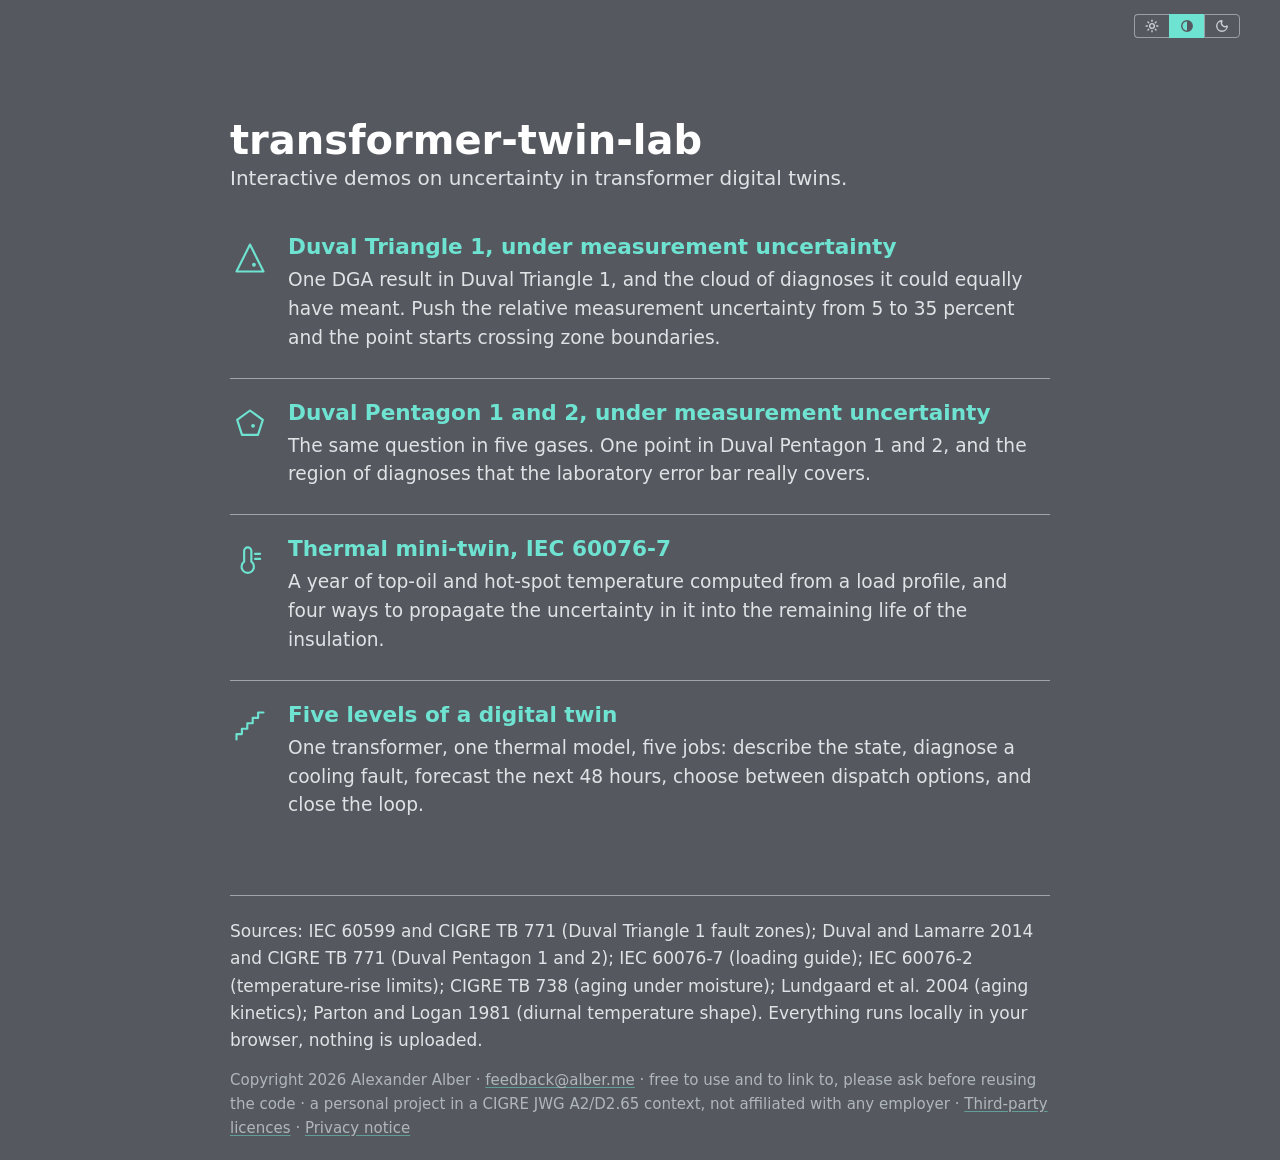
==== commit 8f6400d8: "index: the privacy link speaks the language of the page Label it in English like every other segment" ====
--- a/docs/index.html
+++ b/docs/index.html
@@ -159,7 +159,7 @@
            work from file:// as well, where a root-relative path points at the
            filesystem. A link makes no request until it is followed, so this does
            not break the offline rule. -->
-      <a href="https://alber.me/datenschutz.html">Datenschutz</a>
+      <a href="https://alber.me/datenschutz.html">Privacy notice</a>
     </p>
   </footer>
 </body>
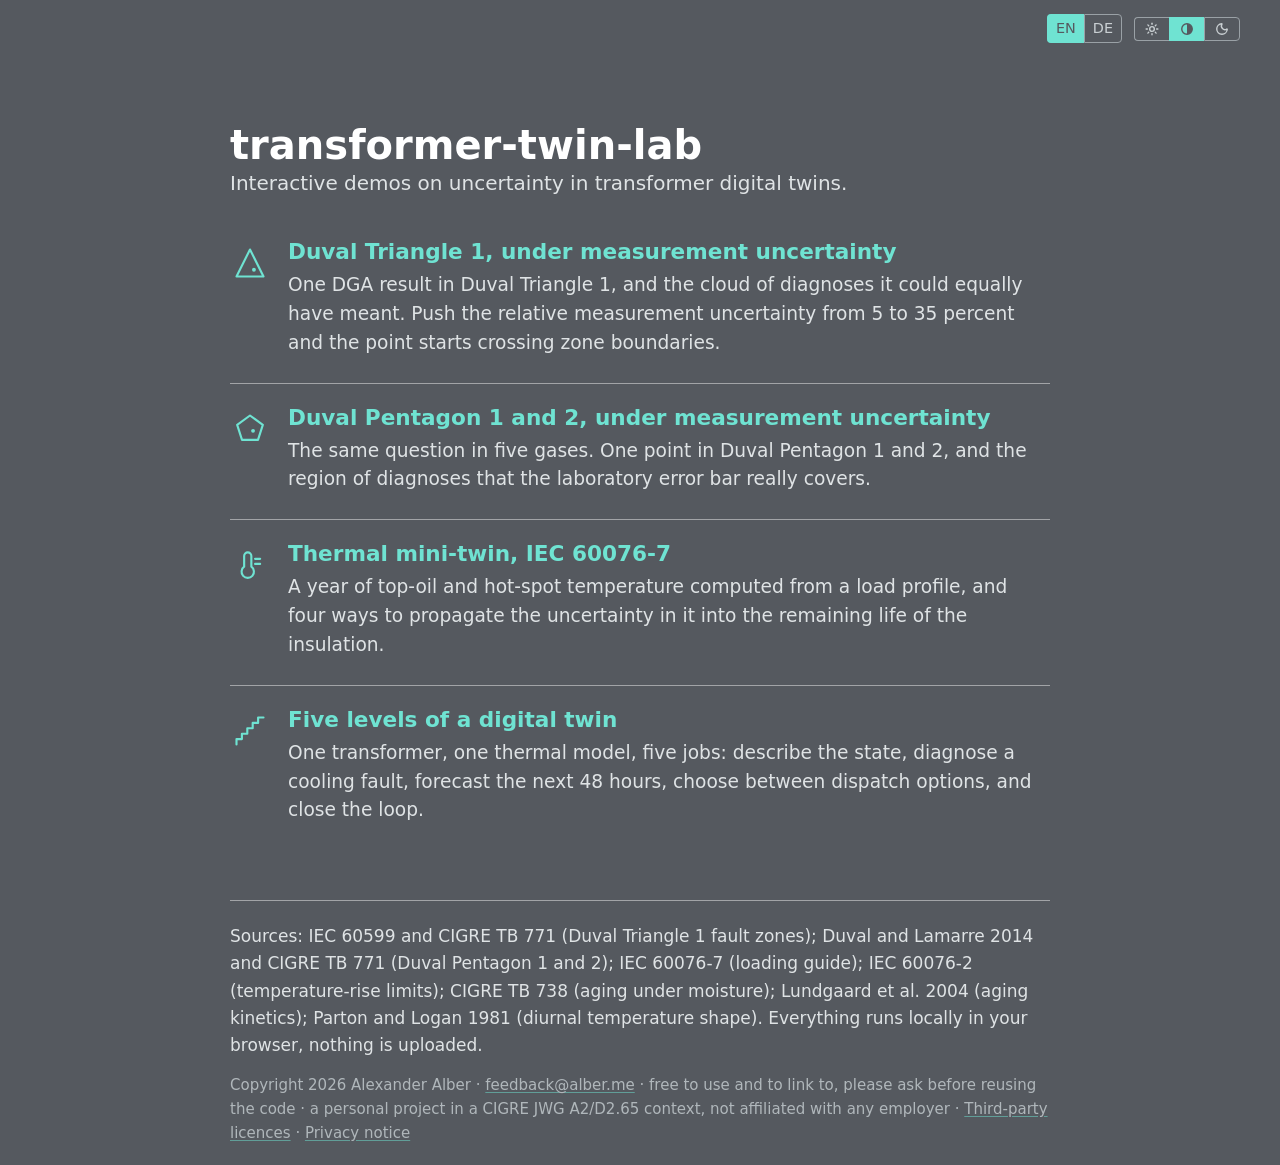
==== commit 8b97f461: "index: German alongside the English landing page English stays in the markup, every translatable ele" ====
--- a/docs/index.html
+++ b/docs/index.html
@@ -1,8 +1,9 @@
 <!doctype html>
-<html lang="en" data-theme="dark" data-skin="grey" data-theme-live>
+<html lang="en" data-theme="dark" data-skin="grey" data-theme-live data-lang-default="en">
 <head>
   <meta charset="utf-8">
   <script>(function(){var d='grey',P={light:'light',dark:'dark',grey:'dark'},k=function(v){return typeof P[v]=='string'},e=document.documentElement,t=new URLSearchParams(location.search).get('theme');if(k(t)){try{localStorage.setItem('theme',t)}catch(x){}}else{try{t=localStorage.getItem('theme')}catch(x){}}if(!k(t))t=d;e.dataset.skin=t;e.dataset.theme=P[t];e.dataset.themeDefault=d;e.style.colorScheme=P[t];})();</script>
+  <script>document.documentElement.lang=(new URLSearchParams(location.search).get('lang')||localStorage.getItem('lang')||'en');</script>
   <meta name="viewport" content="width=device-width, initial-scale=1">
   <title>transformer-twin-lab</title>
   <meta name="description" content="Interactive demos on uncertainty in transformer digital twins.">
@@ -84,16 +85,20 @@
 </head>
 <body>
   <header class="container tw-head">
+    <div class="lang-switcher">
+      <button class="lang-seg" data-lang="en">EN</button><button class="lang-seg" data-lang="de">DE</button>
+    </div>
     <div class="theme-switcher">
       <button class="lang-seg theme-seg" data-theme-set="light" aria-label="Light theme" title="Light"></button><button class="lang-seg theme-seg" data-theme-set="grey" aria-label="Grey theme" title="Grey"></button><button class="lang-seg theme-seg" data-theme-set="dark" aria-label="Dark theme" title="Dark"></button>
     </div>
   </header>
   <script src="assets/js/theme.js"></script>
+  <script src="assets/js/lang.js"></script>
 
   <main class="container" style="max-width:820px">
     <hgroup style="margin-top:2rem">
       <h1>transformer-twin-lab</h1>
-      <p style="color:var(--tool-label)">Interactive demos on uncertainty in transformer digital twins.</p>
+      <p style="color:var(--tool-label)" data-i18n="sub">Interactive demos on uncertainty in transformer digital twins.</p>
     </hgroup>
     <ul class="tw-linklist">
       <li>
@@ -102,8 +107,8 @@
           <circle cx="19.5" cy="22" r="1.7" fill="currentColor" stroke="none"/>
         </svg>
         <div>
-          <p class="tw-link-title"><a href="duval.html">Duval Triangle 1, under measurement uncertainty</a></p>
-          <p class="tw-link-desc">One DGA result in Duval Triangle 1, and the cloud of diagnoses it could equally have meant. Push the relative measurement uncertainty from 5 to 35 percent and the point starts crossing zone boundaries.</p>
+          <p class="tw-link-title"><a href="duval.html" data-i18n="t.duval">Duval Triangle 1, under measurement uncertainty</a></p>
+          <p class="tw-link-desc" data-i18n="d.duval">One DGA result in Duval Triangle 1, and the cloud of diagnoses it could equally have meant. Push the relative measurement uncertainty from 5 to 35 percent and the point starts crossing zone boundaries.</p>
         </div>
       </li>
       <li>
@@ -112,8 +117,8 @@
           <circle cx="18.7" cy="17.6" r="1.7" fill="currentColor" stroke="none"/>
         </svg>
         <div>
-          <p class="tw-link-title"><a href="pentagon.html">Duval Pentagon 1 and 2, under measurement uncertainty</a></p>
-          <p class="tw-link-desc">The same question in five gases. One point in Duval Pentagon 1 and 2, and the region of diagnoses that the laboratory error bar really covers.</p>
+          <p class="tw-link-title"><a href="pentagon.html" data-i18n="t.pentagon">Duval Pentagon 1 and 2, under measurement uncertainty</a></p>
+          <p class="tw-link-desc" data-i18n="d.pentagon">The same question in five gases. One point in Duval Pentagon 1 and 2, and the region of diagnoses that the laboratory error bar really covers.</p>
         </div>
       </li>
       <li>
@@ -127,8 +132,8 @@
           <line x1="20.5" y1="15" x2="25" y2="15"/>
         </svg>
         <div>
-          <p class="tw-link-title"><a href="thermal.html">Thermal mini-twin, IEC 60076-7</a></p>
-          <p class="tw-link-desc">A year of top-oil and hot-spot temperature computed from a load profile, and four ways to propagate the uncertainty in it into the remaining life of the insulation.</p>
+          <p class="tw-link-title"><a href="thermal.html" data-i18n="t.thermal">Thermal mini-twin, IEC 60076-7</a></p>
+          <p class="tw-link-desc" data-i18n="d.thermal">A year of top-oil and hot-spot temperature computed from a load profile, and four ways to propagate the uncertainty in it into the remaining life of the insulation.</p>
         </div>
       </li>
       <li>
@@ -136,14 +141,14 @@
           <polyline points="4,28 4,23.2 8.8,23.2 8.8,18.4 13.6,18.4 13.6,13.6 18.4,13.6 18.4,8.8 23.2,8.8 23.2,4 28,4"/>
         </svg>
         <div>
-          <p class="tw-link-title"><a href="levels.html">Five levels of a digital twin</a></p>
-          <p class="tw-link-desc">One transformer, one thermal model, five jobs: describe the state, diagnose a cooling fault, forecast the next 48 hours, choose between dispatch options, and close the loop.</p>
+          <p class="tw-link-title"><a href="levels.html" data-i18n="t.levels">Five levels of a digital twin</a></p>
+          <p class="tw-link-desc" data-i18n="d.levels">One transformer, one thermal model, five jobs: describe the state, diagnose a cooling fault, forecast the next 48 hours, choose between dispatch options, and close the loop.</p>
         </div>
       </li>
     </ul>
   </main>
   <footer class="container tw-foot" style="max-width:820px">
-    <p class="tw-foot-sources">
+    <p class="tw-foot-sources" data-i18n="sources">
       Sources: IEC 60599 and CIGRE TB 771 (Duval Triangle 1 fault zones); Duval and Lamarre 2014
       and CIGRE TB 771 (Duval Pentagon 1 and 2); IEC 60076-7 (loading guide);
       IEC 60076-2 (temperature-rise limits); CIGRE TB 738 (aging under moisture); Lundgaard et al. 2004
@@ -152,15 +157,68 @@
     </p>
     <p class="tw-foot-fine">
       Copyright 2026 Alexander Alber · <a href="mailto:feedback@alber.me">feedback@alber.me</a> ·
-      free to use and to link to, please ask before reusing the code ·
-      a personal project in a CIGRE JWG A2/D2.65 context, not affiliated with any employer ·
-      <a href="assets/THIRD-PARTY.md">Third-party licences</a> ·
+      <span data-i18n="fine">free to use and to link to, please ask before reusing the code ·
+      a personal project in a CIGRE JWG A2/D2.65 context, not affiliated with any employer</span> ·
+      <a href="assets/THIRD-PARTY.md" data-i18n="thirdparty">Third-party licences</a> ·
       <!-- Written out in full rather than as /datenschutz.html: the pages have to
            work from file:// as well, where a root-relative path points at the
            filesystem. A link makes no request until it is followed, so this does
            not break the offline rule. -->
-      <a href="https://alber.me/datenschutz.html">Privacy notice</a>
+      <a href="https://alber.me/datenschutz.html" data-i18n="privacy">Privacy notice</a>
     </p>
   </footer>
+
+  <!-- The German side of this page. English lives in the markup, German in one
+       table here, keyed by data-i18n; the same split the author's personal site
+       uses on its one page without React. window.__setLang is what makes
+       lang.js switch live (with the channel split) instead of reloading. -->
+  <script>
+  (function () {
+    var DE = {
+      'sub': 'Interaktive Demos zur Unsicherheit in digitalen Zwillingen von Leistungstransformatoren.',
+
+      't.duval': 'Duval-Dreieck 1 unter Messunsicherheit',
+      'd.duval': 'Ein DGA-Ergebnis im Duval-Dreieck 1, und die Wolke der Diagnosen, die es genauso gut hätte bedeuten können. Zieht man die relative Messunsicherheit von 5 auf 35 Prozent hoch, wandert der Punkt über Zonengrenzen.',
+      't.pentagon': 'Duval-Pentagon 1 und 2 unter Messunsicherheit',
+      'd.pentagon': 'Dieselbe Frage in fünf Gasen. Ein Punkt im Duval-Pentagon 1 und 2, und das Gebiet der Diagnosen, das der Fehlerbalken des Labors tatsächlich abdeckt.',
+      't.thermal': 'Thermischer Mini-Zwilling, IEC 60076-7',
+      'd.thermal': 'Ein Jahr Öl- und Hotspot-Temperatur, aus einem Lastprofil gerechnet, und vier Wege, deren Unsicherheit in die Restlebensdauer der Isolierung fortzupflanzen.',
+      't.levels': 'Fünf Stufen eines digitalen Zwillings',
+      'd.levels': 'Ein Transformator, ein thermisches Modell, fünf Aufgaben: den Zustand beschreiben, einen Kühlungsfehler diagnostizieren, die nächsten 48 Stunden vorhersagen, zwischen Fahrweisen entscheiden und den Regelkreis schließen.',
+
+      'sources': 'Quellen: IEC 60599 und CIGRE TB 771 (Fehlerzonen im Duval-Dreieck 1); Duval und Lamarre 2014 und CIGRE TB 771 (Duval-Pentagon 1 und 2); IEC 60076-7 (Belastungsrichtlinie); IEC 60076-2 (Grenzen der Übertemperatur); CIGRE TB 738 (Alterung unter Feuchte); Lundgaard et al. 2004 (Alterungskinetik); Parton und Logan 1981 (Tagesgang der Temperatur). Alles rechnet lokal im Browser, nichts wird hochgeladen.',
+      'fine': 'frei zu benutzen und zu verlinken, für die Weiterverwendung des Codes bitte kurz fragen · ein privates Projekt im Kontext der CIGRE JWG A2/D2.65, ohne Verbindung zu einem Arbeitgeber',
+      'thirdparty': 'Lizenzen Dritter',
+      'privacy': 'Datenschutz'
+    };
+
+    /* The English wording is taken off the markup once, into a map rather than
+       a data-en attribute: lang.js relabels [data-en][data-de] elements itself,
+       and the page content has no business showing up in that query. */
+    var els = document.querySelectorAll('[data-i18n]');
+    var EN = new Map();
+    els.forEach(function (e) { EN.set(e, e.textContent); });
+
+    var META = {
+      en: { title: 'transformer-twin-lab', desc: 'Interactive demos on uncertainty in transformer digital twins.' },
+      de: { title: 'transformer-twin-lab', desc: 'Interaktive Demos zur Unsicherheit in digitalen Zwillingen von Leistungstransformatoren.' }
+    };
+
+    function apply(lang) {
+      var de = lang === 'de';
+      els.forEach(function (e) {
+        var s = DE[e.dataset.i18n];
+        e.textContent = de && s ? s : EN.get(e);
+      });
+      var m = META[de ? 'de' : 'en'];
+      document.title = m.title;
+      var md = document.querySelector('meta[name="description"]');
+      if (md) md.setAttribute('content', m.desc);
+    }
+
+    window.__setLang = apply;
+    if (document.documentElement.lang === 'de') apply('de');
+  })();
+  </script>
 </body>
 </html>
--- a/docs/assets/css/app.css
+++ b/docs/assets/css/app.css
@@ -231,19 +231,110 @@
   ::view-transition-new(root) { mask-image: none; }
 }
 
+/* === LANGUAGE CHANGE ANIMATION ===
+   The per-element fallback, driven by lang.js on browsers without view
+   transitions: the new wording washes down the page instead of appearing all at
+   once. Each element holds its old wording, comes apart, is retexted at the
+   trough and pulls itself back together.
+
+   Coming apart is a channel split: a red copy runs right, a cyan one left, the
+   glyph stays put. Two text-shadows rather than three real layers, because the
+   text nodes belong to React and cloning them would mean fighting it for them.
+   For a shift of a fraction of an em that is not a cheat but the same picture:
+   white where all three channels still overlap, red and cyan where they no
+   longer do. The offsets are in em, so a heading comes apart further than a
+   footnote and the effect keeps its proportions.
+
+   The 40% mark must stay in step with LANG_TROUGH in lang.js: that is where the
+   element is blank and the text is swapped unseen. `backwards` keeps it whole
+   during its delay, so nothing stirs before its turn. */
+.lang-swap { animation: lang-swap 0.42s ease-in-out backwards; }
+@keyframes lang-swap {
+  0%   { opacity: 1;   text-shadow: 0 0 rgba(255, 0, 0, 0),      0 0 rgba(0, 255, 255, 0); }
+  28%  { opacity: 0.5; text-shadow: 0.22em 0 rgba(255, 0, 0, 0.9), -0.22em 0 rgba(0, 255, 255, 0.9); }
+  40%  { opacity: 0;   text-shadow: 0.3em 0 rgba(255, 0, 0, 0.9), -0.3em 0 rgba(0, 255, 255, 0.9); }
+  58%  { opacity: 0.5; text-shadow: 0.22em 0 rgba(255, 0, 0, 0.9), -0.22em 0 rgba(0, 255, 255, 0.9); }
+  100% { opacity: 1;   text-shadow: 0 0 rgba(255, 0, 0, 0),      0 0 rgba(0, 255, 255, 0); }
+}
+@media (prefers-reduced-motion: reduce) {
+  .lang-swap { animation: none; }
+}
+
+/* The same swap as a post effect on the whole rendered page, wherever view
+   transitions exist. lang.js sets .lang-vt on <html> for the duration, both to
+   keep the theme sweep's unscoped rules off these snapshots and to make the
+   pair of rules easy to find. The old page comes apart into its channels while
+   the new one wipes down over it, so rules, panels and the canvas break up
+   along with the text. The wipe replaces the per-element wave: with the page
+   frozen as a texture there is nothing left to stagger.
+
+   Both snapshots run the same walk, and its band is where the wipe's edge is,
+   so the page comes apart just ahead of the edge and closes up just behind it.
+   The disturbance travels instead of happening everywhere at once.
+
+   @keyframes lang-vt-wave is not here but in lang.js, which generates it
+   alongside the filters it steps through: `filter` interpolates discretely, so
+   the movement is one filter per band position, and the two have to agree. */
+html.lang-vt::view-transition-old(root) {
+  animation: lang-vt-wave 1.1s linear both;
+}
+/* Same construction as the theme sweep, but straight down: an oversized mask
+   whose soft edge travels from the top of the viewport to the bottom.
+
+   The numbers are all about where the soft edge is, and they are tied to each
+   other. The edge has to travel from just above the viewport to just below it,
+   0.2 of a screen ahead of and behind the visible run, or it appears to start
+   and stop on screen. That travel has to happen while the tile's opaque end
+   still covers everything above the edge: mask-position must not go below 0,
+   because past that the top of the tile drops below the top of the screen, and
+   with no-repeat everything above it counts as clear. The new page is then
+   un-revealed in a strip at the top for the last stretch of the run, which
+   looks like the header flickering back to the old language just as the wave
+   finishes.
+
+   So the overshoot is bought with tile height instead: the tile is three
+   viewports tall, the 50% stop sits at 37.3% of it, which puts the edge 1.12
+   screens down at position 0, and the run starts at 62%, which puts it 0.12
+   screens above the top. Timing is linear, because a wave that accelerates in
+   the middle and dawdles at the ends does not read as a wave at all, it reads
+   as the whole page changing at once. LANG_TRAVEL in lang.js is the same -0.12
+   to 1.12 and has to stay in step, or the band and the edge drift apart. */
+html.lang-vt::view-transition-new(root) {
+  mask-image: linear-gradient(to bottom,
+    rgb(0 0 0) 34%, rgb(0 0 0 / 0.5) 37.3%, transparent 40.7%);
+  mask-size: 100% 300%;
+  mask-repeat: no-repeat;
+  animation: lang-vt-wipe 1.1s linear both,
+             lang-vt-wave 1.1s linear both;
+}
+@keyframes lang-vt-wipe {
+  from { mask-position: 50% 62%; }
+  to   { mask-position: 50% 0%; }
+}
+
+/* The language switcher sits next to the theme switcher in the page header;
+   the two are separate groups, so a gap keeps them from reading as one
+   six-button control. */
+.lang-switcher {
+  display: flex;
+  align-items: center;
+  margin-right: 12px;
+}
+
 /* === PAGE LAYOUT (shared by the demo pages) === */
 .tw-head {
   display: flex;
   justify-content: flex-end;
   padding-top: 14px;
 }
-/* With a title in the same row the switcher moves to the other end of it. */
+/* With a title in the same row the switchers move to the other end of it. Not
+   space-between: with two switchers in the row that would push them apart
+   instead of keeping them together at the right. */
 .tw-head:has(h1) {
-  justify-content: space-between;
   align-items: center;
   gap: 20px;
 }
-.tw-head h1 { margin: 0; }
+.tw-head h1 { margin: 0; margin-right: auto; }
 .tw-stage {
   display: block;
   width: 100%;
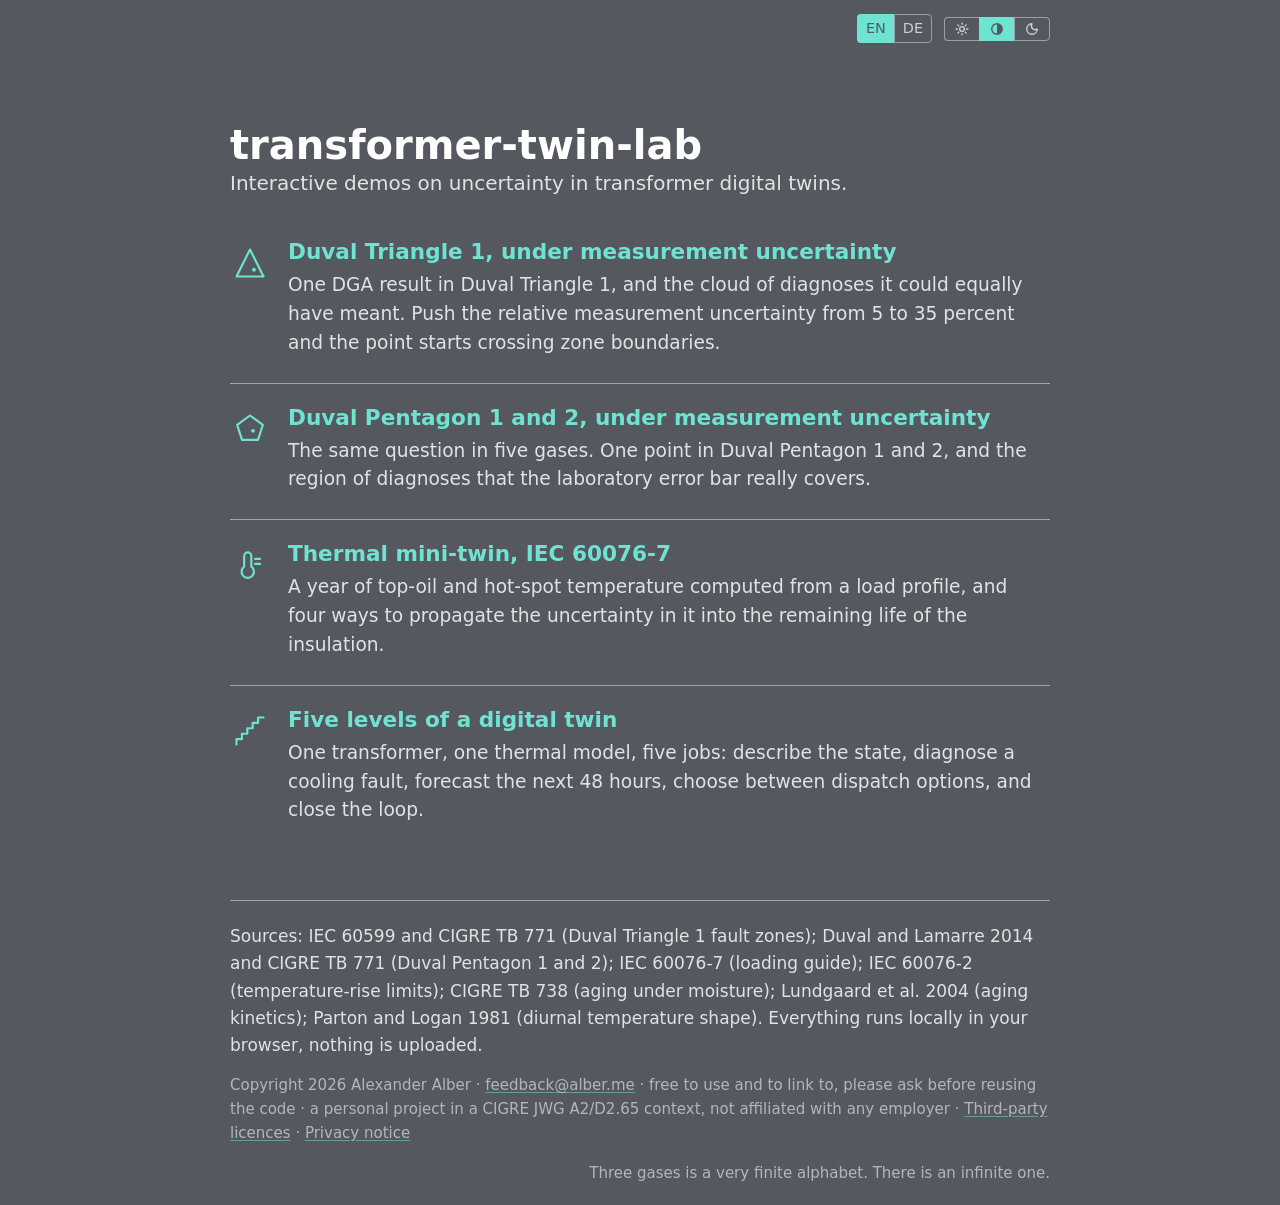
==== commit 254fae7a: "index: cross link to the sister project on automata One quiet line at the foot of the landing page, " ====
--- a/docs/index.html
+++ b/docs/index.html
@@ -81,10 +81,31 @@
     .tw-foot-fine a {
       color: inherit;
     }
+    /* The cross link to the sister project: one quiet line at the right edge,
+       set apart from the fine print so it does not read as more of it. */
+    .tw-foot-cross {
+      margin: 16px 0 0;
+      text-align: right;
+      font-size: 0.75rem;
+      line-height: 1.6;
+    }
+    .tw-foot-cross a {
+      color: var(--tool-faint);
+      text-decoration: none;
+    }
+    .tw-foot-cross a:hover,
+    .tw-foot-cross a:focus {
+      color: var(--tool-label);
+      text-decoration: underline;
+    }
   </style>
 </head>
 <body>
-  <header class="container tw-head">
+  <!-- Same max-width as main and the footer below: Pico's .container is wider
+       than that on large screens, which parked the switchers well to the right
+       of the column they belong to. The demo pages keep the wide container,
+       their content is wide too. -->
+  <header class="container tw-head" style="max-width:820px">
     <div class="lang-switcher">
       <button class="lang-seg" data-lang="en">EN</button><button class="lang-seg" data-lang="de">DE</button>
     </div>
@@ -166,6 +187,15 @@
            not break the offline rule. -->
       <a href="https://alber.me/datenschutz.html" data-i18n="privacy">Privacy notice</a>
     </p>
+    <!-- Cross link to the sister project on automata over infinite alphabets.
+         Same reasoning as the privacy link above: an external href makes no
+         request until it is followed, so the offline rule still holds. The
+         German line is not a translation of the English one. It plays on a
+         tourism slogan that only lands with German speakers, and those are
+         the ones sitting in the room. -->
+    <p class="tw-foot-cross">
+      <a href="https://alber.me/infinite-alphabets/" data-i18n="cross">Three gases is a very finite alphabet. There is an infinite one.</a>
+    </p>
   </footer>
 
   <!-- The German side of this page. English lives in the markup, German in one
@@ -188,6 +218,7 @@
 
       'sources': 'Quellen: IEC 60599 und CIGRE TB 771 (Fehlerzonen im Duval-Dreieck 1); Duval und Lamarre 2014 und CIGRE TB 771 (Duval-Pentagon 1 und 2); IEC 60076-7 (Belastungsrichtlinie); IEC 60076-2 (Grenzen der Übertemperatur); CIGRE TB 738 (Alterung unter Feuchte); Lundgaard et al. 2004 (Alterungskinetik); Parton und Logan 1981 (Tagesgang der Temperatur). Alles rechnet lokal im Browser, nichts wird hochgeladen.',
       'fine': 'frei zu benutzen und zu verlinken, für die Weiterverwendung des Codes bitte kurz fragen · ein privates Projekt im Kontext der CIGRE JWG A2/D2.65, ohne Verbindung zu einem Arbeitgeber',
+      'cross': 'Nett hier. Aber haben Sie schon mal ein unendliches Alphabet gesehen?',
       'thirdparty': 'Lizenzen Dritter',
       'privacy': 'Datenschutz'
     };
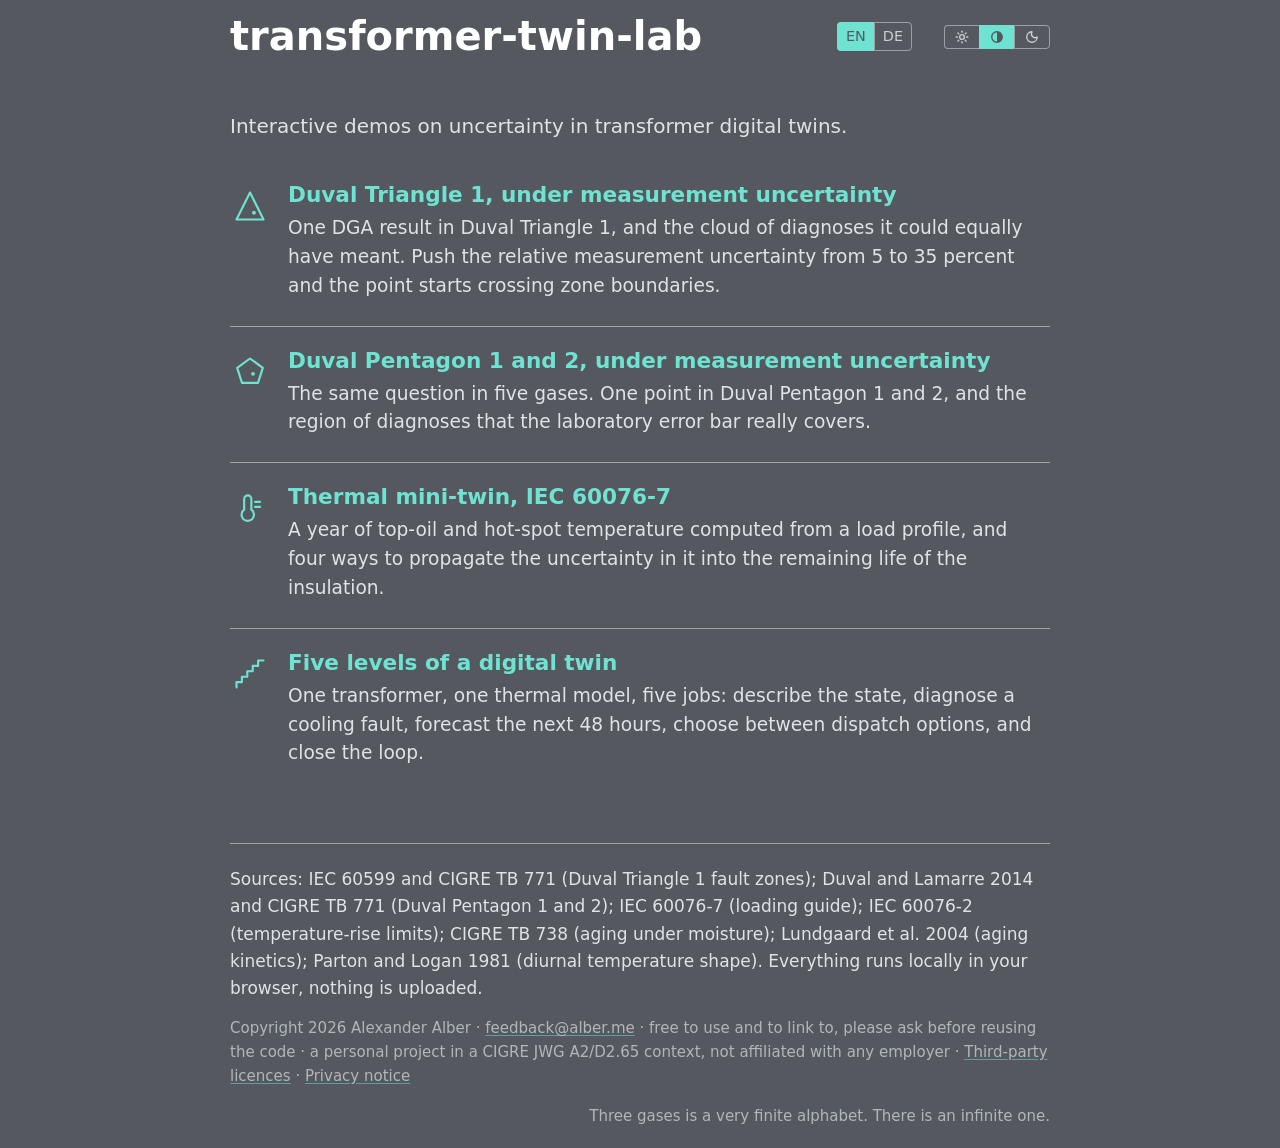
==== commit 8d6e9b79: "index: title moves into the header row It sat well below the switchers, which read as a misalignment" ====
--- a/docs/index.html
+++ b/docs/index.html
@@ -106,6 +106,7 @@
        of the column they belong to. The demo pages keep the wide container,
        their content is wide too. -->
   <header class="container tw-head" style="max-width:820px">
+    <h1>transformer-twin-lab</h1>
     <div class="lang-switcher">
       <button class="lang-seg" data-lang="en">EN</button><button class="lang-seg" data-lang="de">DE</button>
     </div>
@@ -117,10 +118,9 @@
   <script src="assets/js/lang.js"></script>
 
   <main class="container" style="max-width:820px">
-    <hgroup style="margin-top:2rem">
-      <h1>transformer-twin-lab</h1>
-      <p style="color:var(--tool-label)" data-i18n="sub">Interactive demos on uncertainty in transformer digital twins.</p>
-    </hgroup>
+    <!-- The title sits in the header row next to the switchers, the way the
+         four demo pages do it; only the subtitle is left here. -->
+    <p style="color:var(--tool-label);margin:0.6rem 0 0" data-i18n="sub">Interactive demos on uncertainty in transformer digital twins.</p>
     <ul class="tw-linklist">
       <li>
         <svg class="tw-link-icon" viewBox="0 0 32 32" fill="none" stroke="currentColor" stroke-width="1.9" stroke-linejoin="round" stroke-linecap="round" aria-hidden="true">
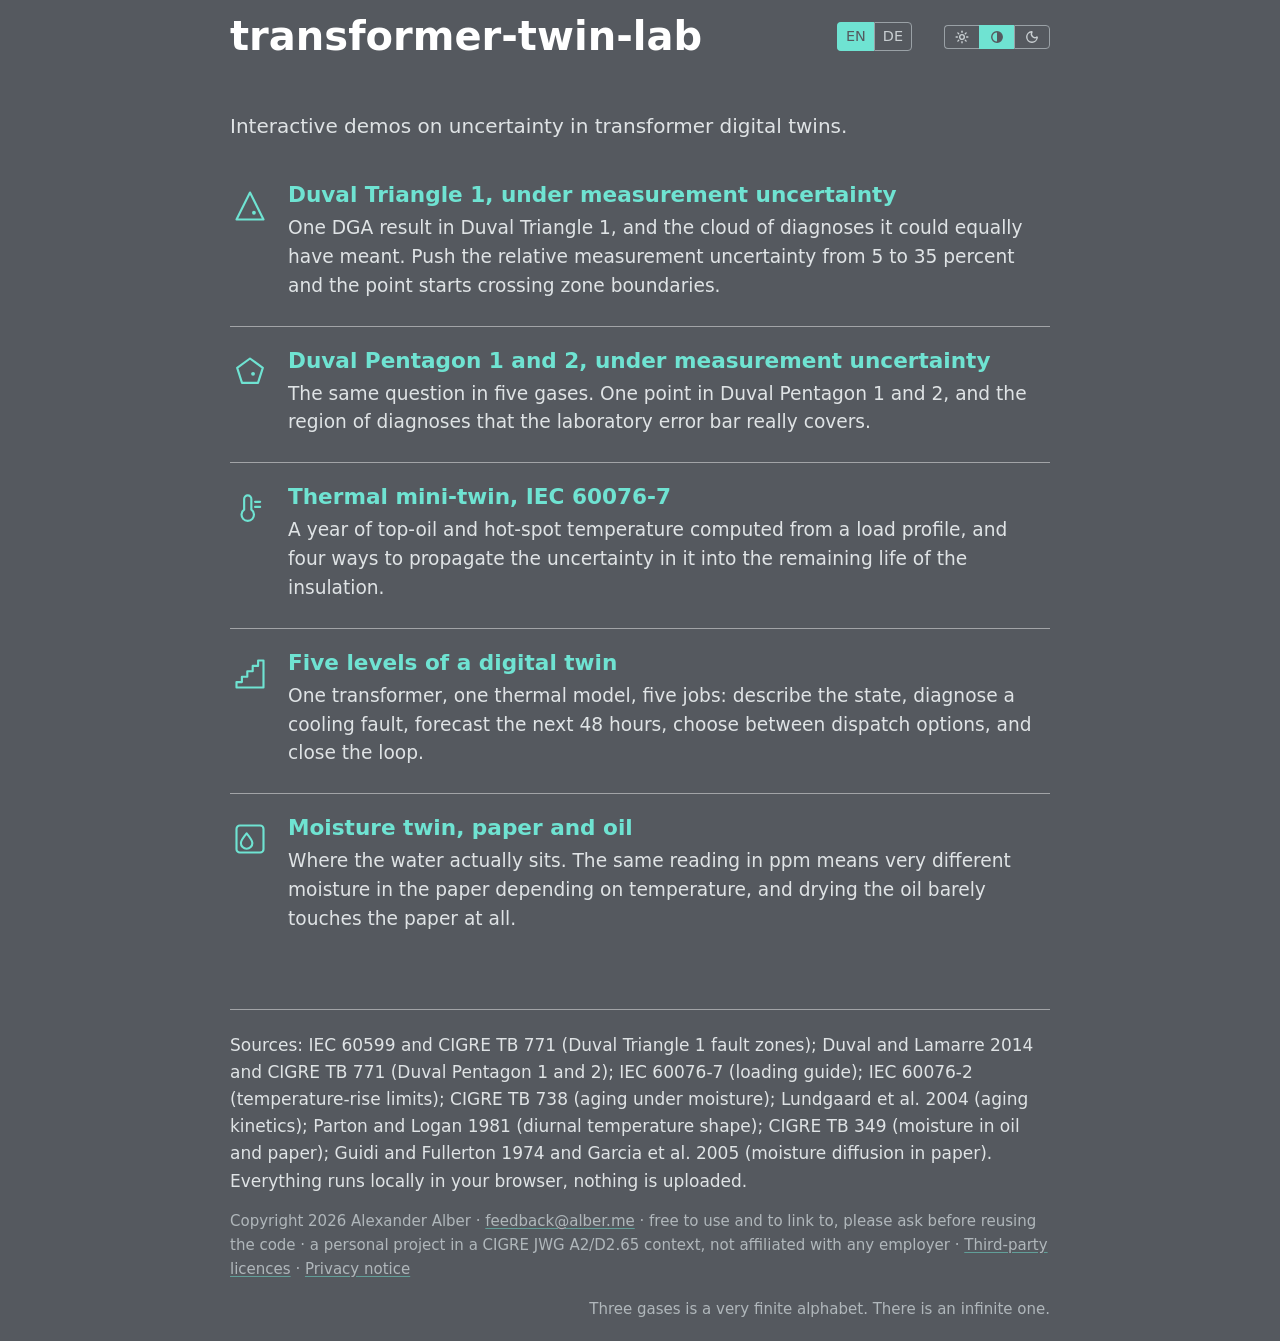
==== commit 07dd5cb3: "moisture v1" ====
--- a/docs/index.html
+++ b/docs/index.html
@@ -159,11 +159,27 @@
       </li>
       <li>
         <svg class="tw-link-icon" viewBox="0 0 32 32" fill="none" stroke="currentColor" stroke-width="1.9" stroke-linejoin="round" stroke-linecap="round" aria-hidden="true">
-          <polyline points="4,28 4,23.2 8.8,23.2 8.8,18.4 13.6,18.4 13.6,13.6 18.4,13.6 18.4,8.8 23.2,8.8 23.2,4 28,4"/>
+          <!-- Closed like the triangle and the pentagon next to it: the two
+               extra edges are the right side down to the baseline and the
+               baseline itself, so the staircase encloses an area. -->
+          <polygon points="4,28 4,23.2 8.8,23.2 8.8,18.4 13.6,18.4 13.6,13.6 18.4,13.6 18.4,8.8 23.2,8.8 23.2,4 28,4 28,28"/>
         </svg>
         <div>
           <p class="tw-link-title"><a href="levels.html" data-i18n="t.levels">Five levels of a digital twin</a></p>
           <p class="tw-link-desc" data-i18n="d.levels">One transformer, one thermal model, five jobs: describe the state, diagnose a cooling fault, forecast the next 48 hours, choose between dispatch options, and close the loop.</p>
+        </div>
+      </li>
+      <li>
+        <svg class="tw-link-icon" viewBox="0 0 32 32" fill="none" stroke="currentColor" stroke-width="1.9" stroke-linejoin="round" stroke-linecap="round" aria-hidden="true">
+          <!-- A droplet inside a tank wall, both closed like the shapes beside
+               them. The droplet sits low and off to one side, where the water
+               in the demo actually collects. -->
+          <rect x="4" y="4" width="24" height="24" rx="3"/>
+          <path d="M13 11c3.4 4.1 5.1 6.6 5.1 8.6a5.1 5.1 0 0 1-10.2 0C7.9 17.6 9.6 15.1 13 11Z"/>
+        </svg>
+        <div>
+          <p class="tw-link-title"><a href="moisture.html" data-i18n="t.moisture">Moisture twin, paper and oil</a></p>
+          <p class="tw-link-desc" data-i18n="d.moisture">Where the water actually sits. The same reading in ppm means very different moisture in the paper depending on temperature, and drying the oil barely touches the paper at all.</p>
         </div>
       </li>
     </ul>
@@ -173,7 +189,9 @@
       Sources: IEC 60599 and CIGRE TB 771 (Duval Triangle 1 fault zones); Duval and Lamarre 2014
       and CIGRE TB 771 (Duval Pentagon 1 and 2); IEC 60076-7 (loading guide);
       IEC 60076-2 (temperature-rise limits); CIGRE TB 738 (aging under moisture); Lundgaard et al. 2004
-      (aging kinetics); Parton and Logan 1981 (diurnal temperature shape).
+      (aging kinetics); Parton and Logan 1981 (diurnal temperature shape);
+      CIGRE TB 349 (moisture in oil and paper); Guidi and Fullerton 1974 and Garcia et al. 2005
+      (moisture diffusion in paper).
       Everything runs locally in your browser, nothing is uploaded.
     </p>
     <p class="tw-foot-fine">
@@ -215,8 +233,10 @@
       'd.thermal': 'Ein Jahr Öl- und Hotspot-Temperatur, aus einem Lastprofil gerechnet, und vier Wege, deren Unsicherheit in die Restlebensdauer der Isolierung fortzupflanzen.',
       't.levels': 'Fünf Stufen eines digitalen Zwillings',
       'd.levels': 'Ein Transformator, ein thermisches Modell, fünf Aufgaben: den Zustand beschreiben, einen Kühlungsfehler diagnostizieren, die nächsten 48 Stunden vorhersagen, zwischen Fahrweisen entscheiden und den Regelkreis schließen.',
-
-      'sources': 'Quellen: IEC 60599 und CIGRE TB 771 (Fehlerzonen im Duval-Dreieck 1); Duval und Lamarre 2014 und CIGRE TB 771 (Duval-Pentagon 1 und 2); IEC 60076-7 (Belastungsrichtlinie); IEC 60076-2 (Grenzen der Übertemperatur); CIGRE TB 738 (Alterung unter Feuchte); Lundgaard et al. 2004 (Alterungskinetik); Parton und Logan 1981 (Tagesgang der Temperatur). Alles rechnet lokal im Browser, nichts wird hochgeladen.',
+      't.moisture': 'Feuchtezwilling, Papier und Öl',
+      'd.moisture': 'Wo das Wasser wirklich sitzt. Derselbe ppm-Wert bedeutet je nach Temperatur sehr unterschiedliche Feuchte im Papier, und eine Öltrocknung rührt das Papier kaum an.',
+
+      'sources': 'Quellen: IEC 60599 und CIGRE TB 771 (Fehlerzonen im Duval-Dreieck 1); Duval und Lamarre 2014 und CIGRE TB 771 (Duval-Pentagon 1 und 2); IEC 60076-7 (Belastungsrichtlinie); IEC 60076-2 (Grenzen der Übertemperatur); CIGRE TB 738 (Alterung unter Feuchte); Lundgaard et al. 2004 (Alterungskinetik); Parton und Logan 1981 (Tagesgang der Temperatur); CIGRE TB 349 (Feuchte in Öl und Papier); Guidi und Fullerton 1974 und Garcia et al. 2005 (Feuchtediffusion im Papier). Alles rechnet lokal im Browser, nichts wird hochgeladen.',
       'fine': 'frei zu benutzen und zu verlinken, für die Weiterverwendung des Codes bitte kurz fragen · ein privates Projekt im Kontext der CIGRE JWG A2/D2.65, ohne Verbindung zu einem Arbeitgeber',
       'cross': 'Nett hier. Aber haben Sie schon mal ein unendliches Alphabet gesehen?',
       'thirdparty': 'Lizenzen Dritter',
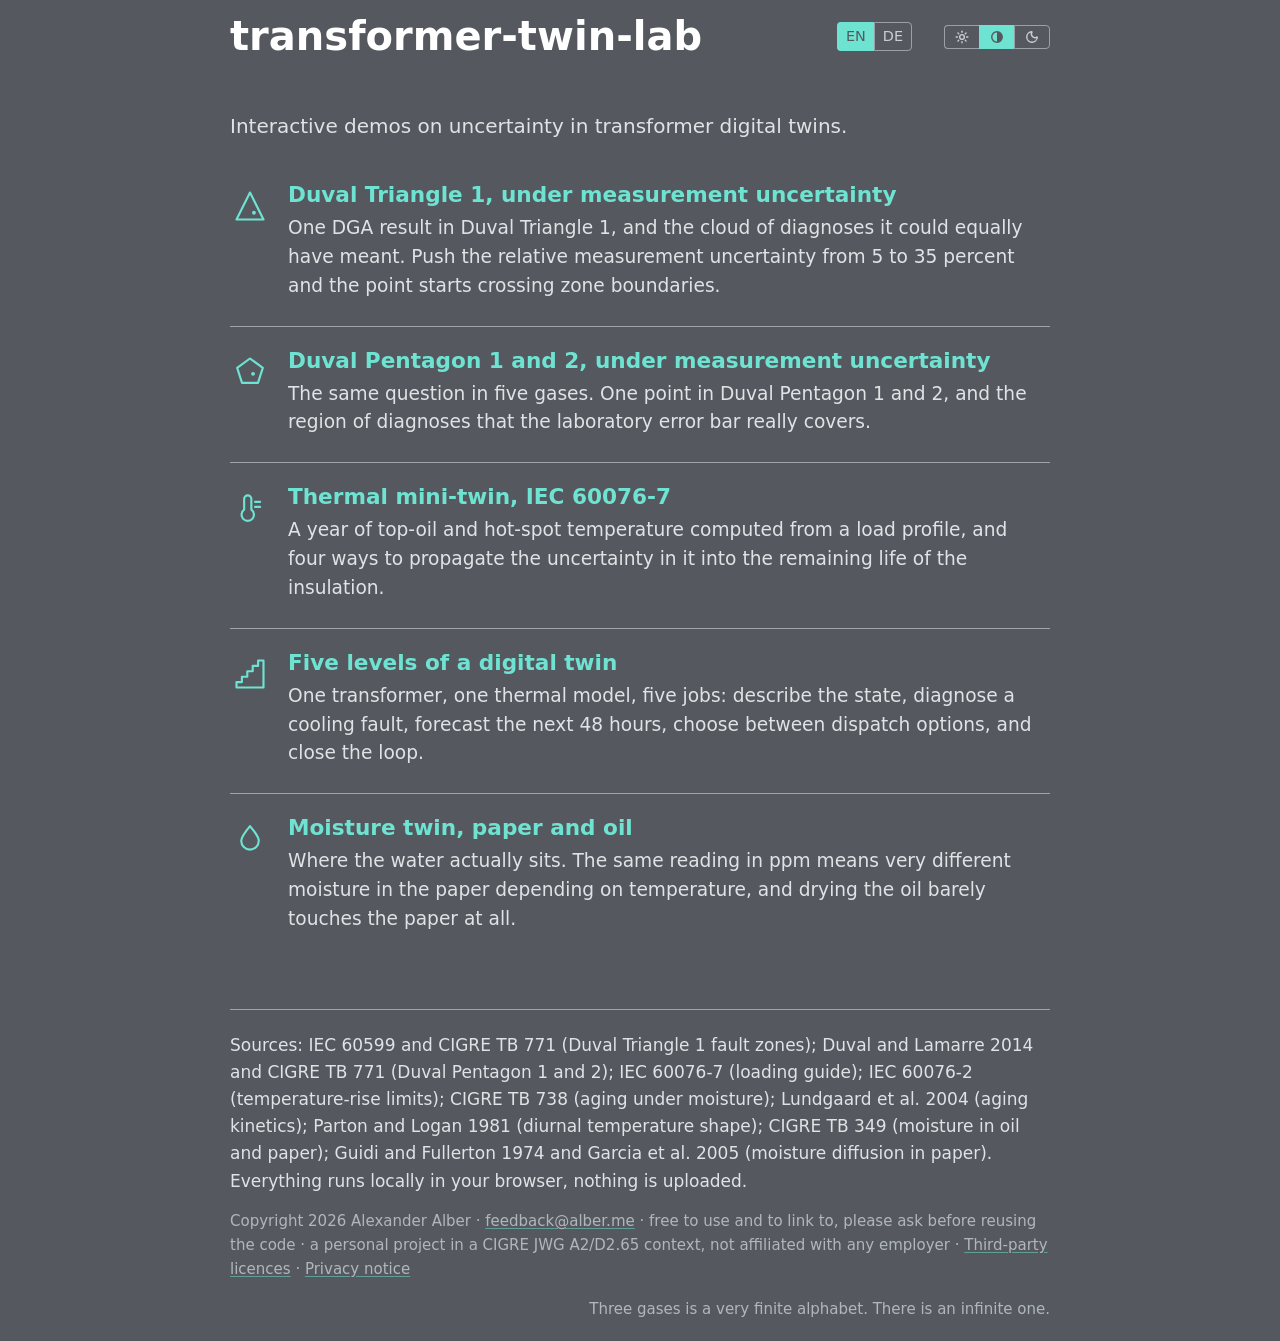
==== commit 11651aea: "moisture: Kartenfarben, Temperaturverlauf, Bedienung Punkte 7-24 aus dem Testdurchlauf.  Physik: - A" ====
--- a/docs/index.html
+++ b/docs/index.html
@@ -171,11 +171,13 @@
       </li>
       <li>
         <svg class="tw-link-icon" viewBox="0 0 32 32" fill="none" stroke="currentColor" stroke-width="1.9" stroke-linejoin="round" stroke-linecap="round" aria-hidden="true">
-          <!-- A droplet inside a tank wall, both closed like the shapes beside
-               them. The droplet sits low and off to one side, where the water
-               in the demo actually collects. -->
-          <rect x="4" y="4" width="24" height="24" rx="3"/>
-          <path d="M13 11c3.4 4.1 5.1 6.6 5.1 8.6a5.1 5.1 0 0 1-10.2 0C7.9 17.6 9.6 15.1 13 11Z"/>
+          <!-- Just the droplet. It used to sit inside a tank wall, and the
+               rectangle did nothing: at this size it read as a frame around
+               the icon rather than as part of it, so the moisture entry looked
+               boxed while the four above it did not. Closed like the triangle
+               and the pentagon beside it, and centred and scaled to fill the
+               same 32 box they do. -->
+          <path d="M16 4.5c5.2 6.2 7.8 10 7.8 13.1a7.8 7.8 0 0 1-15.6 0C8.2 14.5 10.8 10.7 16 4.5Z"/>
         </svg>
         <div>
           <p class="tw-link-title"><a href="moisture.html" data-i18n="t.moisture">Moisture twin, paper and oil</a></p>
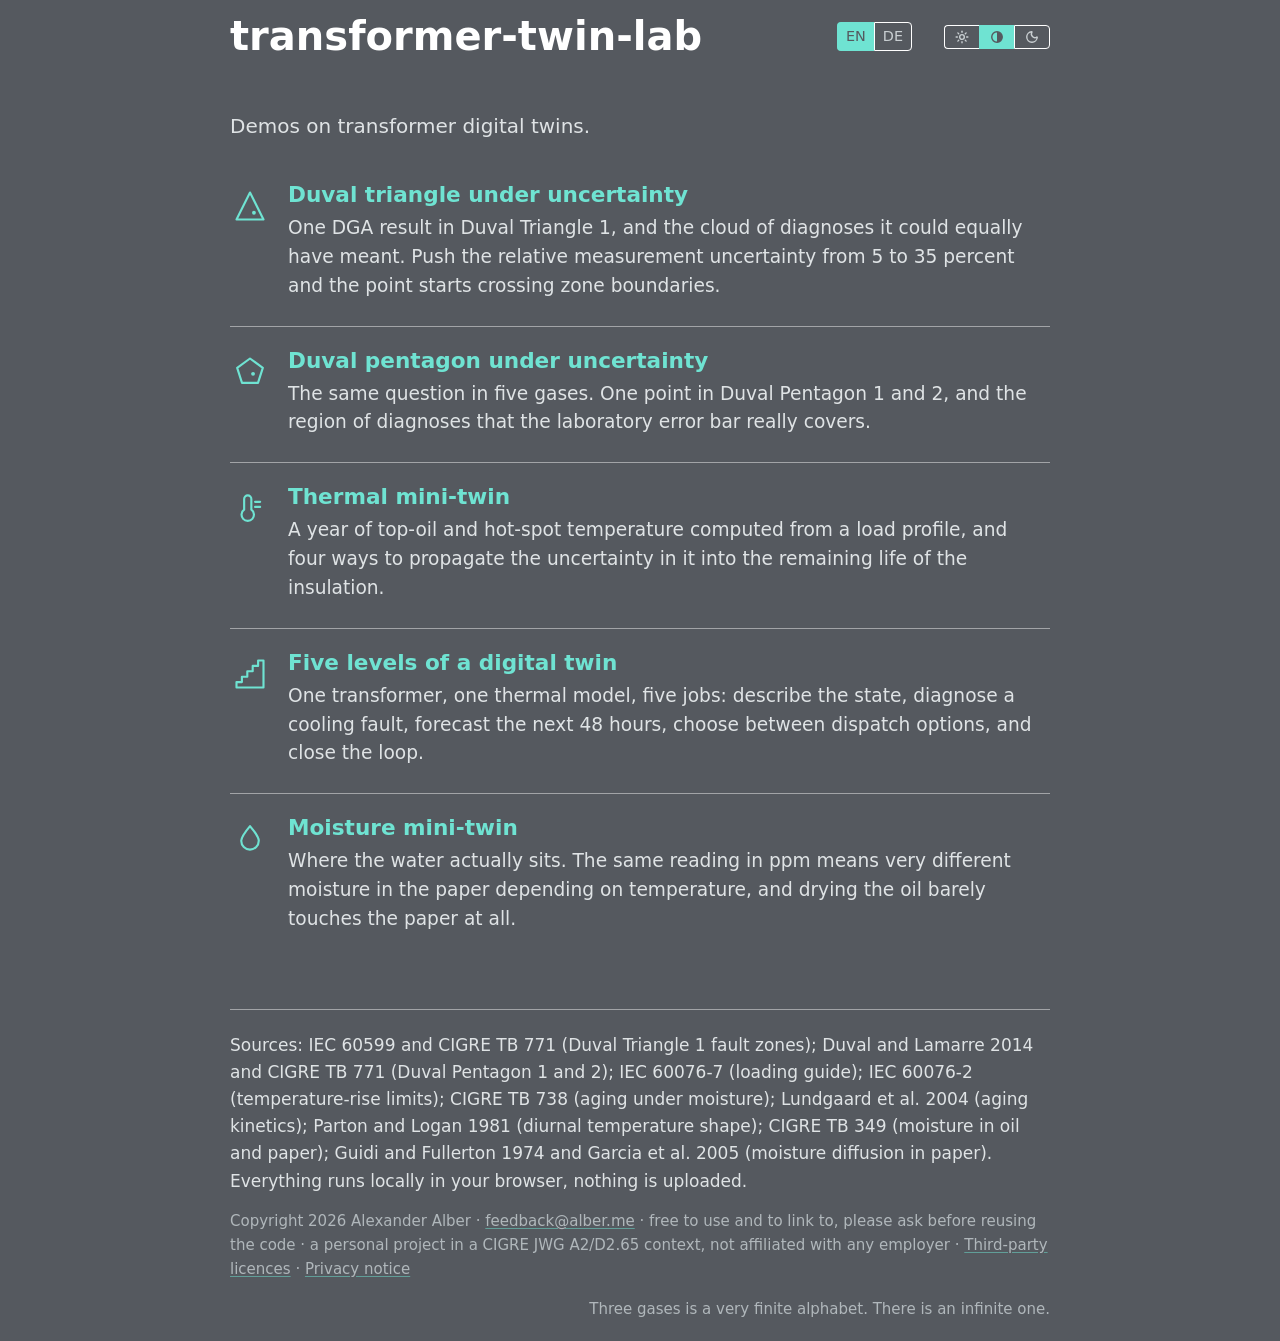
==== commit cfc9137e: "docs: shorten the demo titles and the subtitle The titles carried their qualifiers (Triangle 1, Pent" ====
--- a/docs/index.html
+++ b/docs/index.html
@@ -6,7 +6,7 @@
   <script>document.documentElement.lang=(new URLSearchParams(location.search).get('lang')||localStorage.getItem('lang')||'en');</script>
   <meta name="viewport" content="width=device-width, initial-scale=1">
   <title>transformer-twin-lab</title>
-  <meta name="description" content="Interactive demos on uncertainty in transformer digital twins.">
+  <meta name="description" content="Demos on transformer digital twins.">
   <link rel="stylesheet" href="assets/css/pico.min.css">
   <link rel="stylesheet" href="assets/css/app.css">
   <!-- Favicon: the bare triangle on a transparent ground, no plate behind it.
@@ -120,7 +120,7 @@
   <main class="container" style="max-width:820px">
     <!-- The title sits in the header row next to the switchers, the way the
          four demo pages do it; only the subtitle is left here. -->
-    <p style="color:var(--tool-label);margin:0.6rem 0 0" data-i18n="sub">Interactive demos on uncertainty in transformer digital twins.</p>
+    <p style="color:var(--tool-label);margin:0.6rem 0 0" data-i18n="sub">Demos on transformer digital twins.</p>
     <ul class="tw-linklist">
       <li>
         <svg class="tw-link-icon" viewBox="0 0 32 32" fill="none" stroke="currentColor" stroke-width="1.9" stroke-linejoin="round" stroke-linecap="round" aria-hidden="true">
@@ -128,7 +128,7 @@
           <circle cx="19.5" cy="22" r="1.7" fill="currentColor" stroke="none"/>
         </svg>
         <div>
-          <p class="tw-link-title"><a href="duval.html" data-i18n="t.duval">Duval Triangle 1, under measurement uncertainty</a></p>
+          <p class="tw-link-title"><a href="duval.html" data-i18n="t.duval">Duval triangle under uncertainty</a></p>
           <p class="tw-link-desc" data-i18n="d.duval">One DGA result in Duval Triangle 1, and the cloud of diagnoses it could equally have meant. Push the relative measurement uncertainty from 5 to 35 percent and the point starts crossing zone boundaries.</p>
         </div>
       </li>
@@ -138,7 +138,7 @@
           <circle cx="18.7" cy="17.6" r="1.7" fill="currentColor" stroke="none"/>
         </svg>
         <div>
-          <p class="tw-link-title"><a href="pentagon.html" data-i18n="t.pentagon">Duval Pentagon 1 and 2, under measurement uncertainty</a></p>
+          <p class="tw-link-title"><a href="pentagon.html" data-i18n="t.pentagon">Duval pentagon under uncertainty</a></p>
           <p class="tw-link-desc" data-i18n="d.pentagon">The same question in five gases. One point in Duval Pentagon 1 and 2, and the region of diagnoses that the laboratory error bar really covers.</p>
         </div>
       </li>
@@ -153,7 +153,7 @@
           <line x1="20.5" y1="15" x2="25" y2="15"/>
         </svg>
         <div>
-          <p class="tw-link-title"><a href="thermal.html" data-i18n="t.thermal">Thermal mini-twin, IEC 60076-7</a></p>
+          <p class="tw-link-title"><a href="thermal.html" data-i18n="t.thermal">Thermal mini-twin</a></p>
           <p class="tw-link-desc" data-i18n="d.thermal">A year of top-oil and hot-spot temperature computed from a load profile, and four ways to propagate the uncertainty in it into the remaining life of the insulation.</p>
         </div>
       </li>
@@ -180,7 +180,7 @@
           <path d="M16 4.5c5.2 6.2 7.8 10 7.8 13.1a7.8 7.8 0 0 1-15.6 0C8.2 14.5 10.8 10.7 16 4.5Z"/>
         </svg>
         <div>
-          <p class="tw-link-title"><a href="moisture.html" data-i18n="t.moisture">Moisture twin, paper and oil</a></p>
+          <p class="tw-link-title"><a href="moisture.html" data-i18n="t.moisture">Moisture mini-twin</a></p>
           <p class="tw-link-desc" data-i18n="d.moisture">Where the water actually sits. The same reading in ppm means very different moisture in the paper depending on temperature, and drying the oil barely touches the paper at all.</p>
         </div>
       </li>
@@ -225,17 +225,17 @@
   <script>
   (function () {
     var DE = {
-      'sub': 'Interaktive Demos zur Unsicherheit in digitalen Zwillingen von Leistungstransformatoren.',
-
-      't.duval': 'Duval-Dreieck 1 unter Messunsicherheit',
+      'sub': 'Demos zu digitalen Zwillingen von Leistungstransformatoren.',
+
+      't.duval': 'Duval-Dreieck unter Unsicherheit',
       'd.duval': 'Ein DGA-Ergebnis im Duval-Dreieck 1, und die Wolke der Diagnosen, die es genauso gut hätte bedeuten können. Zieht man die relative Messunsicherheit von 5 auf 35 Prozent hoch, wandert der Punkt über Zonengrenzen.',
-      't.pentagon': 'Duval-Pentagon 1 und 2 unter Messunsicherheit',
+      't.pentagon': 'Duval-Pentagon unter Unsicherheit',
       'd.pentagon': 'Dieselbe Frage in fünf Gasen. Ein Punkt im Duval-Pentagon 1 und 2, und das Gebiet der Diagnosen, das der Fehlerbalken des Labors tatsächlich abdeckt.',
-      't.thermal': 'Thermischer Mini-Zwilling, IEC 60076-7',
+      't.thermal': 'Thermischer Mini-Zwilling',
       'd.thermal': 'Ein Jahr Öl- und Hotspot-Temperatur, aus einem Lastprofil gerechnet, und vier Wege, deren Unsicherheit in die Restlebensdauer der Isolierung fortzupflanzen.',
       't.levels': 'Fünf Stufen eines digitalen Zwillings',
       'd.levels': 'Ein Transformator, ein thermisches Modell, fünf Aufgaben: den Zustand beschreiben, einen Kühlungsfehler diagnostizieren, die nächsten 48 Stunden vorhersagen, zwischen Fahrweisen entscheiden und den Regelkreis schließen.',
-      't.moisture': 'Feuchtezwilling, Papier und Öl',
+      't.moisture': 'Feuchte-Mini-Zwilling',
       'd.moisture': 'Wo das Wasser wirklich sitzt. Derselbe ppm-Wert bedeutet je nach Temperatur sehr unterschiedliche Feuchte im Papier, und eine Öltrocknung rührt das Papier kaum an.',
 
       'sources': 'Quellen: IEC 60599 und CIGRE TB 771 (Fehlerzonen im Duval-Dreieck 1); Duval und Lamarre 2014 und CIGRE TB 771 (Duval-Pentagon 1 und 2); IEC 60076-7 (Belastungsrichtlinie); IEC 60076-2 (Grenzen der Übertemperatur); CIGRE TB 738 (Alterung unter Feuchte); Lundgaard et al. 2004 (Alterungskinetik); Parton und Logan 1981 (Tagesgang der Temperatur); CIGRE TB 349 (Feuchte in Öl und Papier); Guidi und Fullerton 1974 und Garcia et al. 2005 (Feuchtediffusion im Papier). Alles rechnet lokal im Browser, nichts wird hochgeladen.',
@@ -253,8 +253,8 @@
     els.forEach(function (e) { EN.set(e, e.textContent); });
 
     var META = {
-      en: { title: 'transformer-twin-lab', desc: 'Interactive demos on uncertainty in transformer digital twins.' },
-      de: { title: 'transformer-twin-lab', desc: 'Interaktive Demos zur Unsicherheit in digitalen Zwillingen von Leistungstransformatoren.' }
+      en: { title: 'transformer-twin-lab', desc: 'Demos on transformer digital twins.' },
+      de: { title: 'transformer-twin-lab', desc: 'Demos zu digitalen Zwillingen von Leistungstransformatoren.' }
     };
 
     function apply(lang) {
--- a/docs/assets/css/app.css
+++ b/docs/assets/css/app.css
@@ -29,7 +29,16 @@
   --tool-label:    #99a4af;
   --tool-note:     #778390;
   --tool-faint:    #566472;
-  --tool-border:   #374656;
+  /* Not the fourth rung of the even ladder any more, but solved from the
+     contrast requirement (2026-09-17, taken over from the author's site, where
+     the same round happened on 2026-09-06). --tool-border outlines frames, the
+     segmented controls, the buttons and, since this change, Pico's form fields.
+     Those are user interface components, and WCAG 1.4.11 asks for 3:1 against
+     every adjacent surface. The old #374656 sat at 1.65 to 1.84 against the
+     backgrounds used here and was invisible on a beamer; #68798a holds 3.56 to
+     3.97 against the page, the card, --tool-surface, --tool-panel and
+     --tool-subtle. */
+  --tool-border:   #68798a;
   --tool-hairline: #1a2a3a;
   --tool-grid:     #45596d;
   --tool-ink:      #0a1928;
@@ -59,7 +68,9 @@
   --tool-label:    #485563;
   --tool-note:     #687481;
   --tool-faint:    #8b96a1;
-  --tool-border:   #afb8c1;
+  /* See the dark skin: solved for 3:1, not a rung of the ladder. The old
+     #afb8c1 sat at 1.80 to 2.01, #838b94 holds 3.09 to 3.45. */
+  --tool-border:   #838b94;
   --tool-hairline: #d5dce3;
   --tool-grid:     #d5dce3;
   --tool-ink:      #ecf3fb;
@@ -72,6 +83,22 @@
   --tool-sig-warn: #a16207;
   --tool-sig-bad:  #b91c1c;
   --tool-sig-info: #0369a1;
+}
+
+/* Couple Pico's form border to --tool-border (2026-09-17, as on the author's
+   site). Pico ships #2a3140 on dark and #cfd5e2 on light, both around 1.3:1
+   against the page: number fields and selects read as borderless while the
+   segments and buttons next to them carry an outline. The grey skin is the
+   exception and keeps its white, which is stronger still.
+
+   The attribute is doubled on purpose: Pico's light values hang on
+   `:root:not([data-theme=dark])`, specificity 0-2-0, and a plain
+   html[data-theme="light"] is only 0-1-1 and would lose. Doubled it is 0-2-1.
+   Grey carries data-theme="dark" as well and is therefore matched here too,
+   but the block below is 0-3-1 and wins; it also sets --tool-border to white,
+   so both paths would agree anyway. */
+html[data-theme][data-theme] {
+  --pico-form-element-border-color: var(--tool-border);
 }
 
 /* === GREY SKIN (the default here: white on mid grey, outlines instead of
@@ -139,13 +166,79 @@
   --tool-sig-info: var(--accent);
 }
 
+/* === SCROLLBARS ===
+   The head bootstrap on every page mirrors the polarity onto
+   `element.style.colorScheme`, and theme.js keeps it in sync on a switch, so
+   light and dark already get a scrollbar of the right polarity from the first
+   paint. Two things are still wrong without the rules below.
+
+   Grey is the case that needs naming. It IS data-theme="dark", so it inherits
+   the browser's dark scrollbar, and that scrollbar is built for a near-black
+   page: on #55595f the track comes out darker than the page and the thumb
+   nearly black. That is the wrong lightness direction and the opposite of what
+   this skin says everywhere else, namely that surfaces are the same grey and
+   structure is the outline drawn on top. The thumb is therefore named in the
+   hairline grey (#9aa1a6, the value of --tool-hairline and
+   --pico-muted-border-color here), which is the weight a separator carries in
+   this skin.
+
+   In light and dark the polarity is right but the thumb is achromatic, and
+   next to a cool slate page a neutral grey strip reads as foreign. Each thumb
+   is therefore derived from that skin's own background: same hue, lightness
+   moved away from the page (up in dark, down in light). Tinted, not coloured:
+   the accent stays reserved for the data.
+
+   The track is `transparent` rather than a colour, and that is a fix, not a
+   default. A painted track is an opaque strip the full height of the scroll
+   container, so on anything with a border-radius (the log panel, the popovers)
+   it squares off the rounded corner. Transparent lets the element's own
+   clipped background show through, and it means the track needs no per-surface
+   value: a panel in --tool-subtle gets the right backdrop for free.
+
+   Each rule names the root AND its descendants. scrollbar-color inherits, but
+   a scroll container that establishes its own scrollbar does not always take
+   the inherited value in Chromium, so naming the descendants is what actually
+   reaches the log panel and the popovers.
+
+   Literal hex rather than var(): these sit on the root element, where the tool
+   ladder is declared in the same block, and the cascade order inside one
+   declaration list is not something to rely on.
+
+   The grey attribute is tripled for the same reason as the ladder block above,
+   so that it wins regardless of where it sits in the file. Untripled its
+   descendant half is 0-1-1, exactly tying the data-theme="dark" one, and the
+   tie is currently resolved only by this block coming later: moving either
+   rule would silently put the dark thumb on the grey page. Tripled it is
+   0-3-1 and the order stops mattering.
+   No ::-webkit-scrollbar pseudo-elements anywhere: one mechanism per element,
+   or Firefox and Chromium would disagree on the same panel. */
+html[data-theme="dark"],
+html[data-theme="dark"] * {
+  scrollbar-color: #50607c transparent;
+}
+
+html[data-theme="light"],
+html[data-theme="light"] * {
+  scrollbar-color: #829db6 transparent;
+}
+
+html[data-skin="grey"][data-skin="grey"][data-skin="grey"],
+html[data-skin="grey"][data-skin="grey"][data-skin="grey"] * {
+  scrollbar-color: #9aa1a6 transparent;
+}
+
 /* === SEGMENTED CONTROL (settings switchers, incl. the theme switcher) === */
 .lang-seg {
   font-size: 0.72rem;
   padding: 2px 8px;
   margin: 0;
   background: transparent;
-  border: 1px solid var(--pico-muted-border-color);
+  /* --tool-border, not --pico-muted-border-color (2026-09-17). Pico's muted
+     border is a hairline meant for separators; at #262e3a on dark and #d8e0ea
+     on light it left the unselected segments at about 1.3:1, so the control
+     read as one selected pill next to two ghosts. --tool-border is solved for
+     3:1 and is what every framed element on these pages already uses. */
+  border: 1px solid var(--tool-border);
   cursor: pointer;
   color: var(--pico-muted-color);
   line-height: 1.6;
@@ -387,3 +480,123 @@
   color: var(--tool-faint);
   line-height: 1.7;
 }
+
+/* === TABS (choose a VIEW) ===
+   The house pattern for choosing a VIEW, as opposed to .lang-seg above, which
+   chooses a SETTING. The distinction is the point: as a segmented control the
+   tab switch would look exactly like the half dozen settings under it.
+   Underlined tabs say "these are the sections" instead.
+   The strip carries the baseline and the active tab overpaints it thicker, so
+   the underline must sit ON the strip's line, hence the negative bottom margin
+   on the buttons.
+   Shared here rather than per page: this block stood three times, byte for
+   byte, in levels.html, moisture.html and thermal.html. */
+.tabstrip {
+  display: flex;
+  gap: 22px;
+  flex-wrap: wrap;
+  border-bottom: 1px solid var(--tool-hairline);
+  /* A line of air under the strip, for every tab at once. Each tab keeps its
+     own margin on top of this for whatever else it needs; putting the common
+     part here is what stops the four from drifting apart. */
+  margin-bottom: 20px;
+}
+.tabstrip > button {
+  margin: 0 0 -1px;
+  padding: 4px 2px 6px;
+  width: auto;
+  background: transparent;
+  border: none;
+  border-bottom: 2px solid transparent;
+  border-radius: 0;
+  font-size: 1rem;
+  font-weight: 500;
+  line-height: 1.3;
+  color: var(--tool-label);
+  cursor: pointer;
+}
+/* Pico redefines colour and border on button:is(:hover,:active,:focus); both
+   have to be taken back explicitly or the tab grows a blue box.
+   See the shared focus rule near the end of this file for the third thing it
+   sets there, the box-shadow ring. */
+.tabstrip > button:hover:not(.active),
+.tabstrip > button:focus:not(.active) {
+  background: transparent;
+  border-color: transparent;
+  border-bottom-color: var(--tool-hairline);
+  color: var(--tool-emph);
+}
+.tabstrip > button.active,
+.tabstrip > button.active:hover,
+.tabstrip > button.active:focus {
+  background: transparent;
+  color: var(--pico-primary);
+  border-bottom-color: var(--pico-primary);
+  font-weight: 600;
+}
+.tabstrip > button:disabled { opacity: 0.45; cursor: not-allowed; }
+
+/* === ACTION BUTTONS ===
+   Ported from alber.me/design-conventions.html, not imported: these pages are
+   self-contained and offline by rule, so the rule body is a copy. Values are
+   that page's exactly, including the 1.5px border and the radius 8, because a
+   button that is nearly the site button is worse than either.
+
+   The convention that comes with it: an icon marks a button that PERFORMS AN
+   ACTION on something (play, run a treatment, export), while choices, filters
+   and tabs stay bare. A row where every button has a picture is wallpaper.
+
+   width: auto and margin: 0 are load-bearing: Pico gives button[type=button] a
+   bottom margin and stretches submit buttons to full width, and either one
+   wrecks a row of buttons. */
+.tool-btn {
+  display: inline-flex; align-items: center; justify-content: center;
+  gap: 7px; width: auto; margin: 0;
+  padding: 0.4rem 0.9rem;
+  font-family: inherit; font-size: 0.8rem; line-height: 1.35;
+  cursor: pointer;
+  border: 1.5px solid var(--tool-border); border-radius: 8px;
+  background: var(--tool-surface); color: var(--tool-text);
+  transition: border-color 0.12s, background 0.12s, color 0.12s;
+}
+.tool-btn:hover:not(:disabled) { border-color: var(--tool-note); }
+.tool-btn:disabled { opacity: 0.5; cursor: not-allowed; }
+.tool-btn svg { flex: 0 0 auto; }
+/* Pure size modifier: it restates no colours, so a variant can never drift
+   from the base. */
+.tool-btn-sm { padding: 0.28rem 0.7rem; font-size: 0.74rem; border-radius: 7px; }
+
+
+/* === FOCUS ============================================================
+   Pico draws its focus ring as a box-shadow on plain :focus, not on
+   :focus-visible. A mouse click therefore leaves a blue box sitting on
+   whatever was clicked until focus moves elsewhere, which on the tab strip
+   looked like a tab had got stuck (reported 2026-09-17). It only showed on
+   the dark and light skins: the ring is --pico-primary-focus, a translucent
+   blue that vanishes into the grey skin's own borders.
+
+   So the ring is dropped for pointer focus and reissued as an outline under
+   :focus-visible, which is the keyboard case it exists for. An outline rather
+   than a box-shadow because it follows border-radius, never affects layout,
+   and stays visible in forced-colours mode. Keep this together in one place:
+   split across the button classes it drifted, and .tool-btn never had it at
+   all. */
+.tabstrip > button:focus,
+.lang-seg:focus,
+.tool-btn:focus,
+.th-info:focus {
+  box-shadow: none;
+  --pico-box-shadow: 0 0 0 rgba(0, 0, 0, 0);
+}
+.lang-seg:focus-visible,
+.tool-btn:focus-visible,
+.th-info:focus-visible {
+  outline: 2px solid var(--pico-primary);
+  outline-offset: 2px;
+}
+/* The tabs sit tight against the hairline they underline, so their ring goes
+   inside: an offset one would cross the strip's bottom border. */
+.tabstrip > button:focus-visible {
+  outline: 2px solid var(--pico-primary);
+  outline-offset: -3px;
+}
